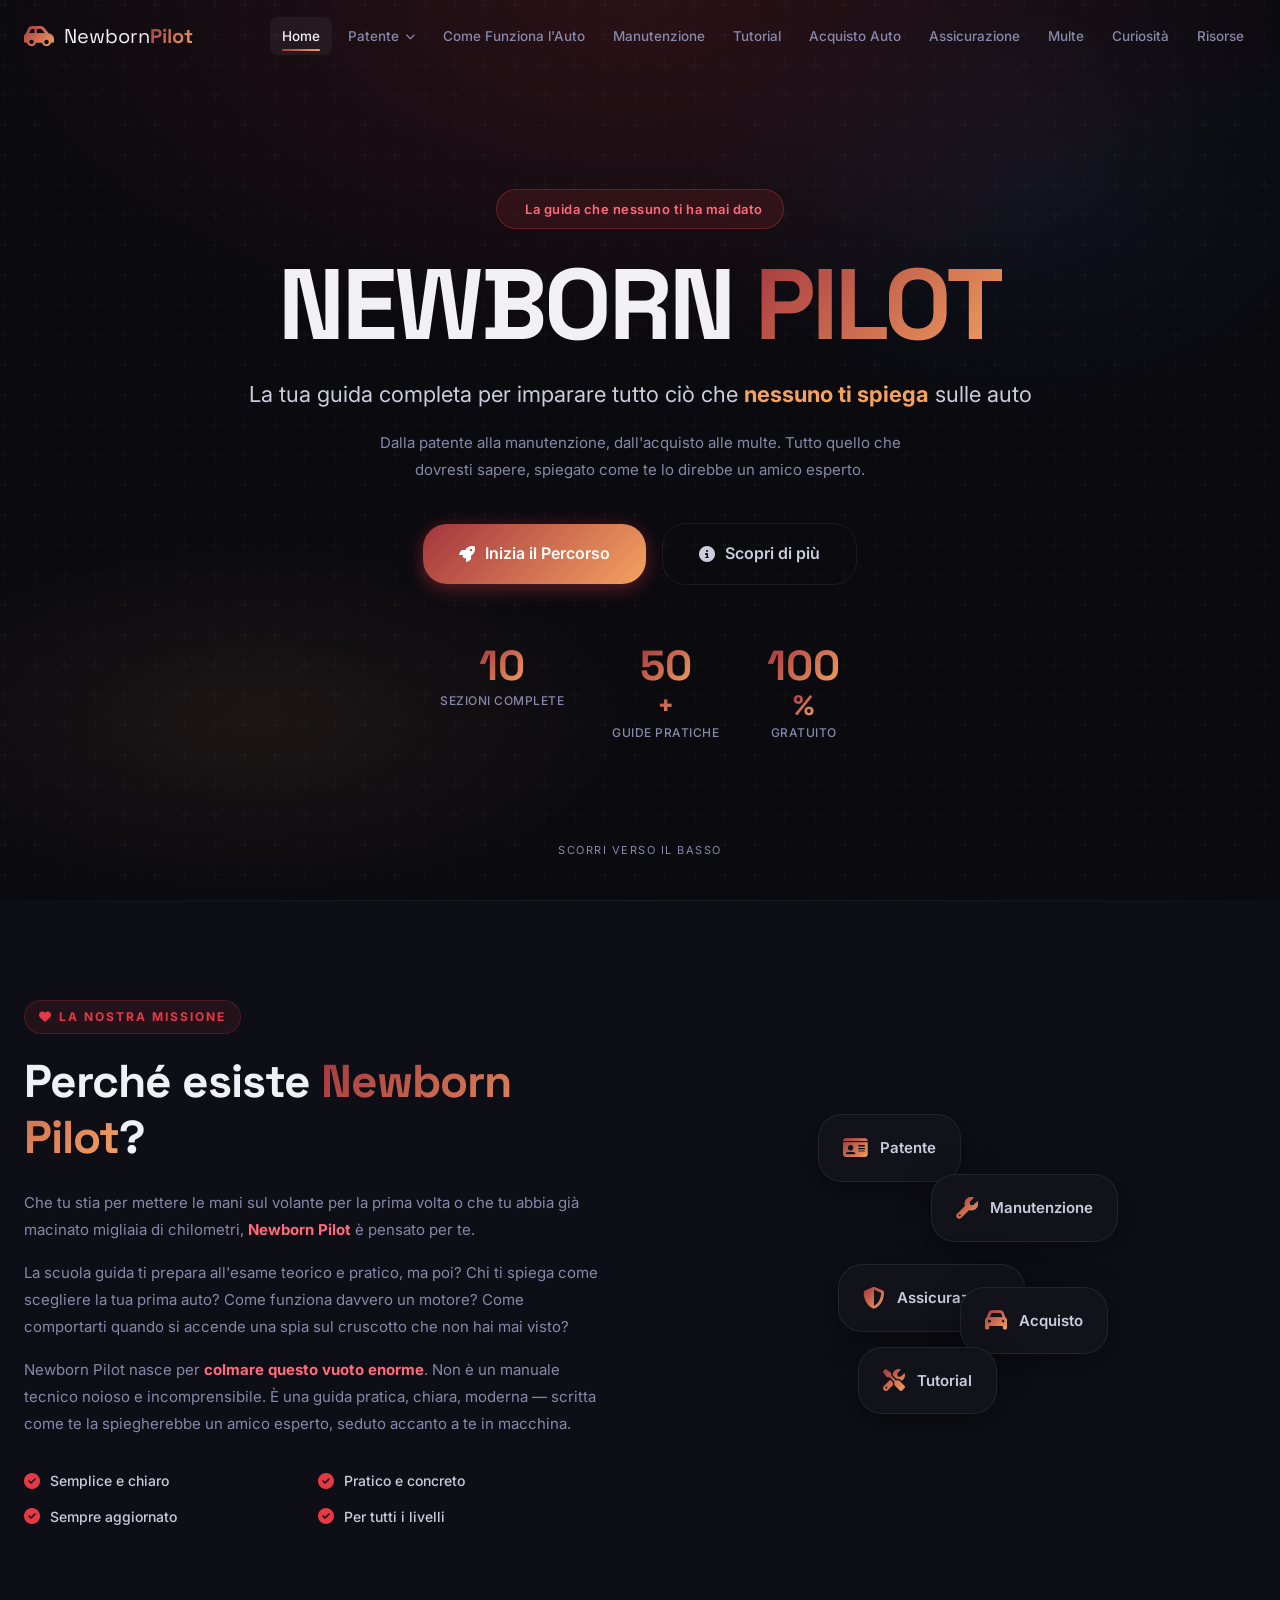
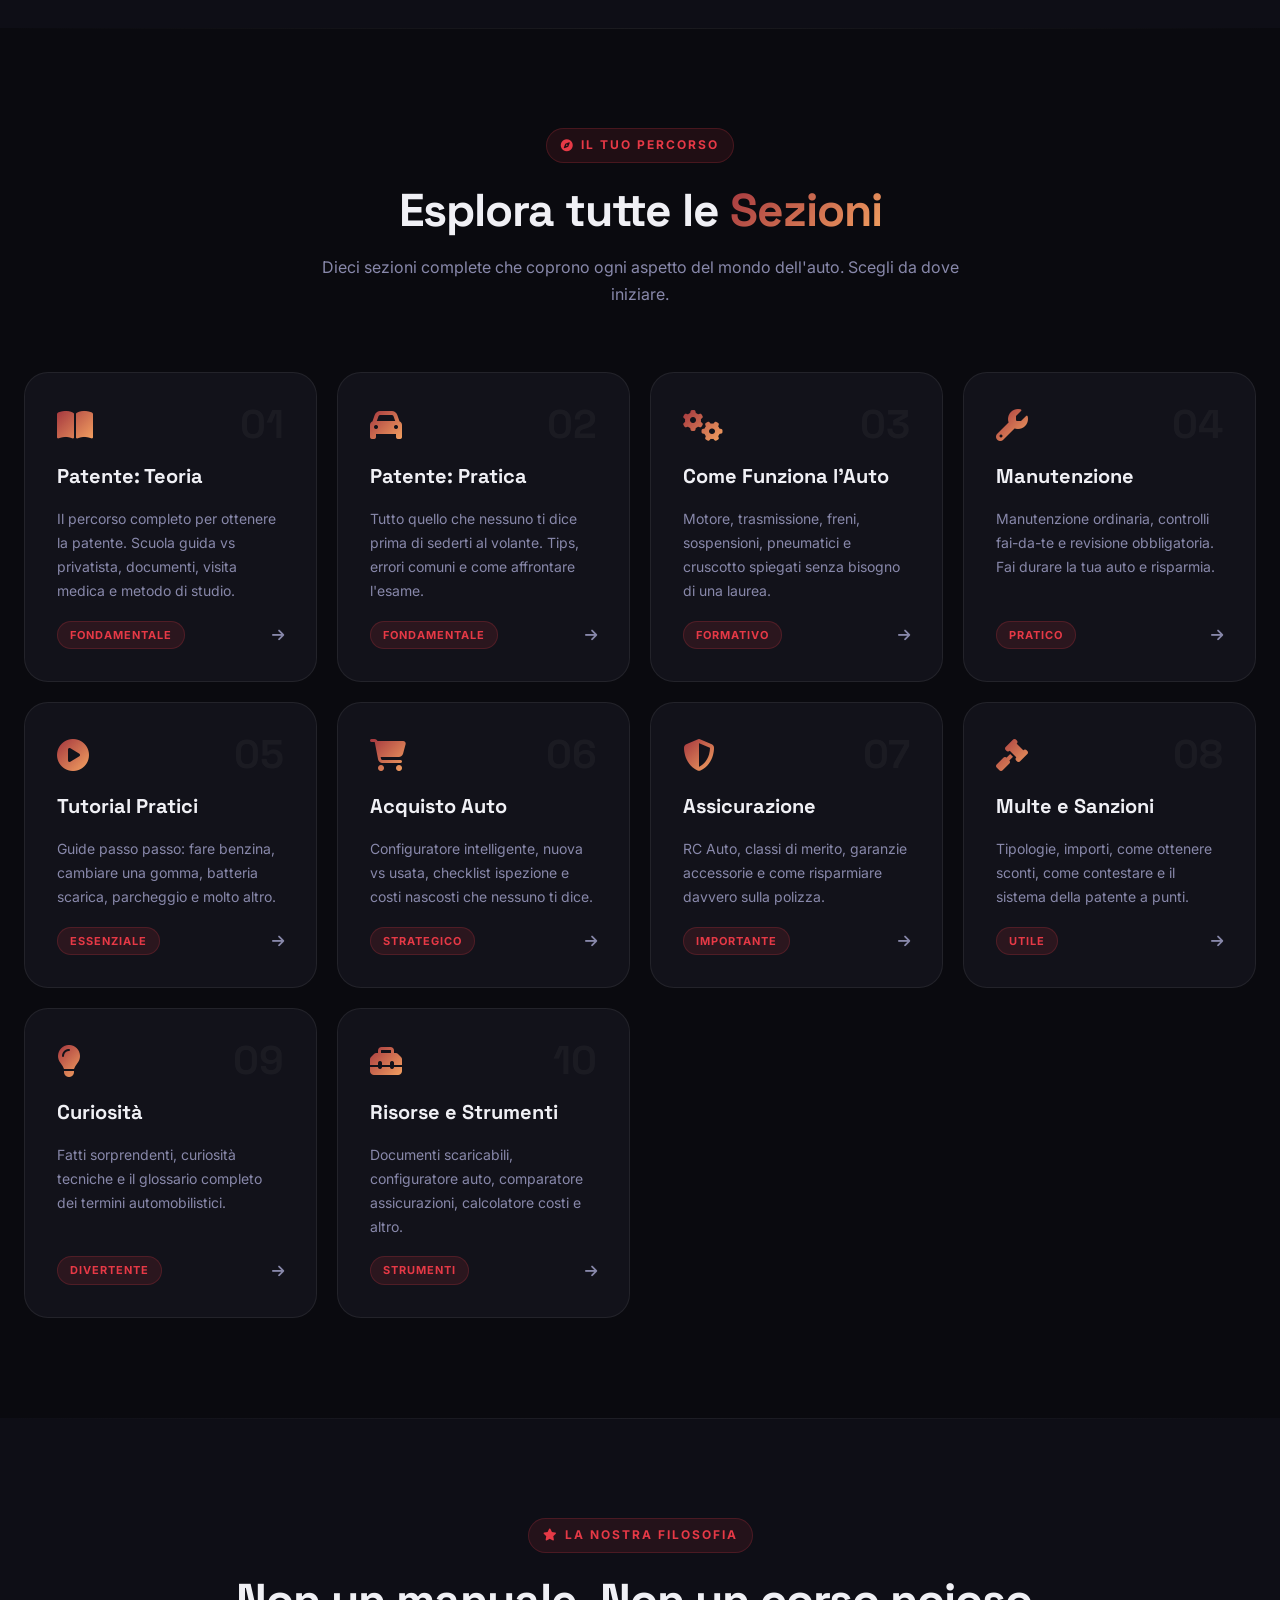
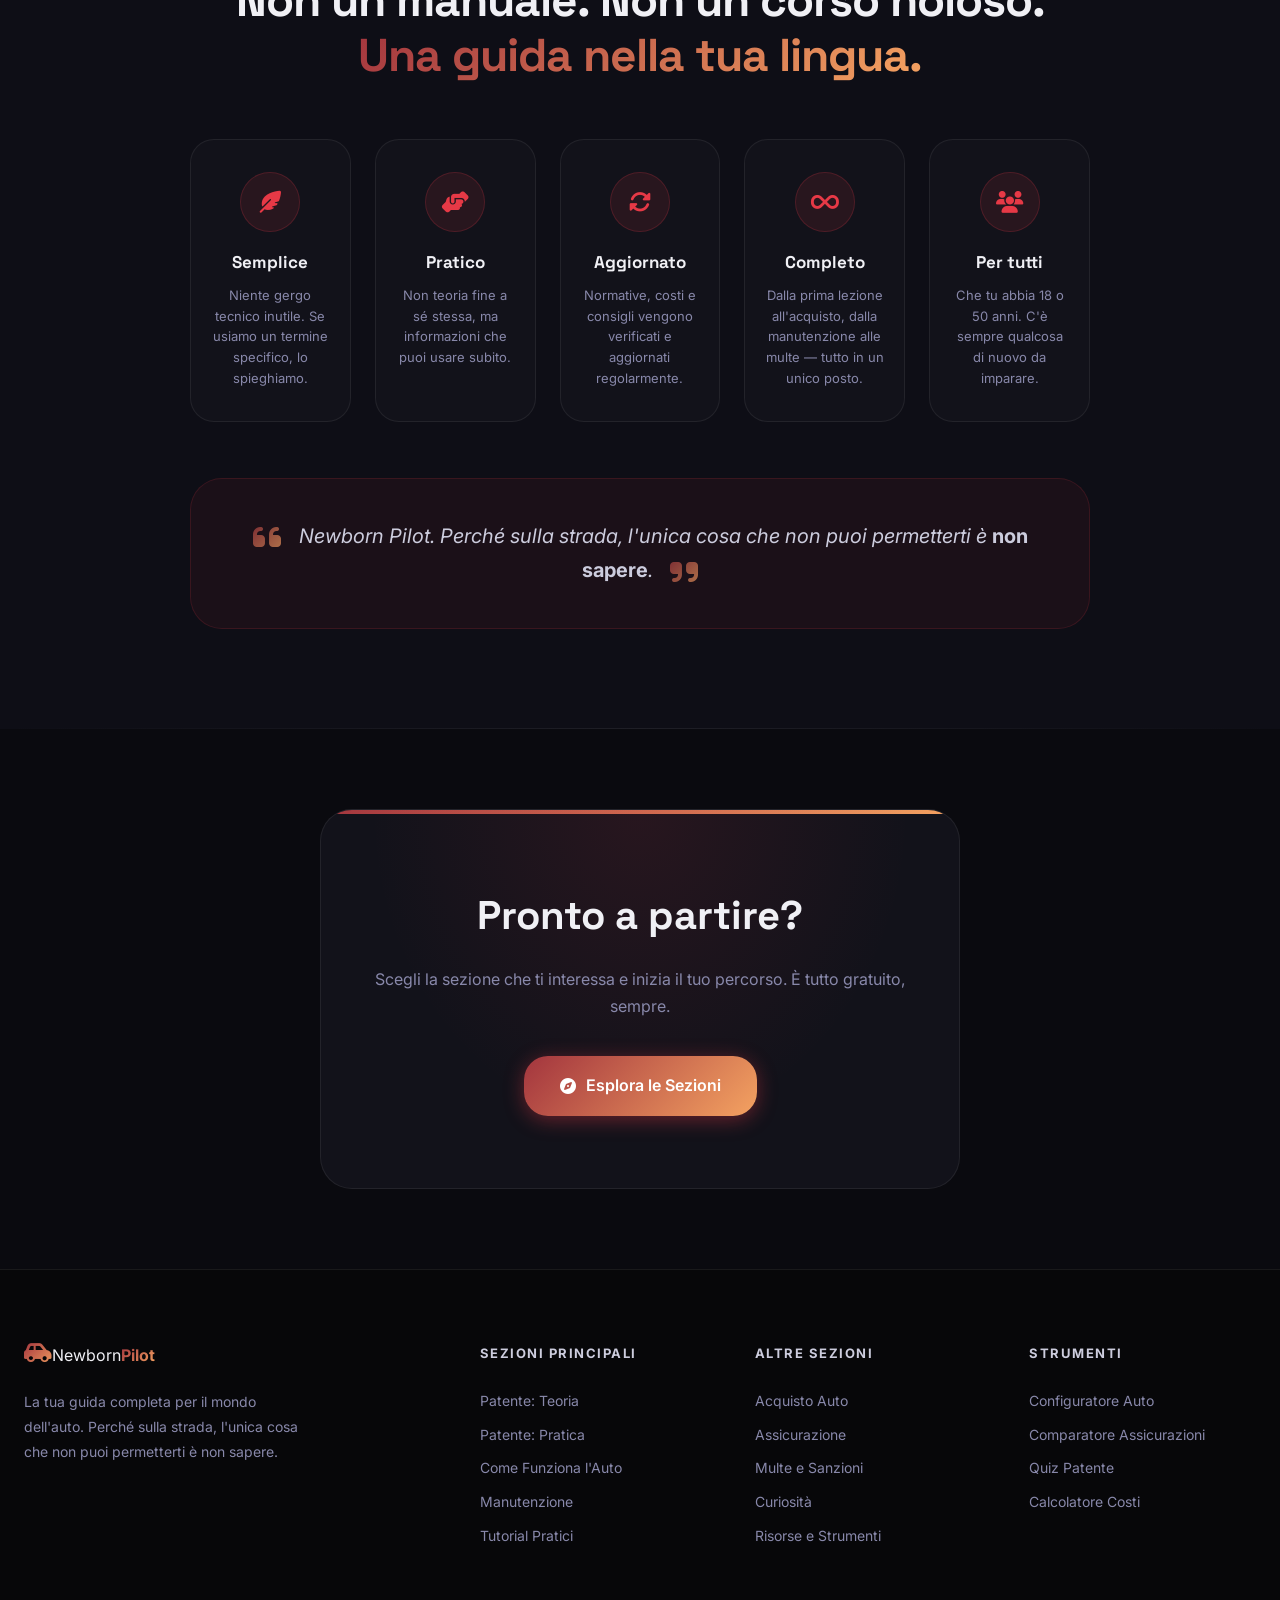
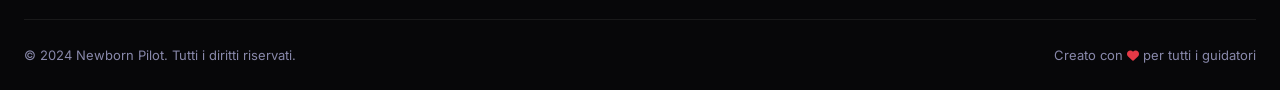
==== index.html @ 16c621de "NewBorn Pilot" ====
<!DOCTYPE html>
<html lang="it">
<head>
    <meta charset="UTF-8">
    <meta name="viewport" content="width=device-width, initial-scale=1.0">
    <title>Newborn Pilot — La tua guida completa per il mondo dell'auto</title>
    <link rel="preconnect" href="https://fonts.googleapis.com">
    <link rel="preconnect" href="https://fonts.gstatic.com" crossorigin>
    <link href="https://fonts.googleapis.com/css2?family=Inter:wght@300;400;500;600;700;800;900&family=Space+Grotesk:wght@400;500;600;700&display=swap" rel="stylesheet">
    <link rel="stylesheet" href="https://cdnjs.cloudflare.com/ajax/libs/font-awesome/6.5.0/css/all.min.css">
    <link rel="stylesheet" href="css/style.css">
</head>
<body>
    <!-- Preloader -->
    <div id="preloader">
        <div class="loader">
            <div class="steering-wheel">
                <i class="fas fa-dharmachakra"></i>
            </div>
            <p>Newborn Pilot</p>
        </div>
    </div>

    <!-- Navigation -->
    <nav class="navbar" id="navbar">
        <div class="nav-container">
            <a href="index.html" class="nav-logo">
                <i class="fas fa-car-side"></i>
                <span>Newborn<strong>Pilot</strong></span>
            </a>
            <div class="nav-menu" id="navMenu">
                <a href="index.html" class="nav-link active">Home</a>
                <div class="nav-dropdown">
                    <a href="#" class="nav-link dropdown-toggle">Patente <i class="fas fa-chevron-down"></i></a>
                    <div class="dropdown-menu">
                        <a href="pages/patente-teoria.html"><i class="fas fa-book"></i> Teoria</a>
                        <a href="pages/patente-pratica.html"><i class="fas fa-steering-wheel"></i> Pratica</a>
                    </div>
                </div>
                <a href="pages/come-funziona-auto.html" class="nav-link">Come Funziona l'Auto</a>
                <a href="pages/manutenzione.html" class="nav-link">Manutenzione</a>
                <a href="pages/tutorial.html" class="nav-link">Tutorial</a>
                <a href="pages/acquisto.html" class="nav-link">Acquisto Auto</a>
                <a href="pages/assicurazione.html" class="nav-link">Assicurazione</a>
                <a href="pages/multe.html" class="nav-link">Multe</a>
                <a href="pages/curiosita.html" class="nav-link">Curiosità</a>
                <a href="pages/risorse.html" class="nav-link">Risorse</a>
            </div>
            <button class="nav-toggle" id="navToggle" aria-label="Toggle menu">
                <span></span>
                <span></span>
                <span></span>
            </button>
        </div>
    </nav>

    <!-- Hero Section -->
    <header class="hero">
        <div class="hero-bg">
            <div class="hero-particles" id="particles"></div>
            <div class="hero-road">
                <div class="road-line"></div>
                <div class="road-line"></div>
                <div class="road-line"></div>
            </div>
        </div>
        <div class="hero-content">
            <div class="hero-badge">
                <i class="fas fa-shield-check"></i>
                La guida che nessuno ti ha mai dato
            </div>
            <h1>NEWBORN <span class="gradient-text">PILOT</span></h1>
            <p class="hero-subtitle">La tua guida completa per imparare tutto ciò che <strong>nessuno ti spiega</strong> sulle auto</p>
            <p class="hero-description">Dalla patente alla manutenzione, dall'acquisto alle multe. Tutto quello che dovresti sapere, spiegato come te lo direbbe un amico esperto.</p>
            <div class="hero-actions">
                <a href="#sezioni" class="btn btn-primary btn-lg">
                    <i class="fas fa-rocket"></i> Inizia il Percorso
                </a>
                <a href="#intro" class="btn btn-outline btn-lg">
                    <i class="fas fa-info-circle"></i> Scopri di più
                </a>
            </div>
            <div class="hero-stats">
                <div class="stat">
                    <span class="stat-number" data-target="10">0</span>
                    <span class="stat-label">Sezioni Complete</span>
                </div>
                <div class="stat">
                    <span class="stat-number" data-target="50">0</span><span class="stat-plus">+</span>
                    <span class="stat-label">Guide Pratiche</span>
                </div>
                <div class="stat">
                    <span class="stat-number" data-target="100">0</span><span class="stat-plus">%</span>
                    <span class="stat-label">Gratuito</span>
                </div>
            </div>
        </div>
        <div class="scroll-indicator">
            <div class="mouse">
                <div class="wheel"></div>
            </div>
            <p>Scorri verso il basso</p>
        </div>
    </header>

    <!-- Introduction Section -->
    <section class="section intro-section" id="intro">
        <div class="container">
            <div class="intro-grid">
                <div class="intro-content">
                    <span class="section-tag"><i class="fas fa-heart"></i> La nostra missione</span>
                    <h2>Perché esiste <span class="gradient-text">Newborn Pilot</span>?</h2>
                    <p class="intro-lead">Che tu stia per mettere le mani sul volante per la prima volta o che tu abbia già macinato migliaia di chilometri, <strong>Newborn Pilot</strong> è pensato per te.</p>
                    <p>La scuola guida ti prepara all'esame teorico e pratico, ma poi? Chi ti spiega come scegliere la tua prima auto? Come funziona davvero un motore? Come comportarti quando si accende una spia sul cruscotto che non hai mai visto?</p>
                    <p>Newborn Pilot nasce per <strong>colmare questo vuoto enorme</strong>. Non è un manuale tecnico noioso e incomprensibile. È una guida pratica, chiara, moderna — scritta come te la spiegherebbe un amico esperto, seduto accanto a te in macchina.</p>
                    <div class="intro-features">
                        <div class="intro-feature">
                            <i class="fas fa-check-circle"></i>
                            <span>Semplice e chiaro</span>
                        </div>
                        <div class="intro-feature">
                            <i class="fas fa-check-circle"></i>
                            <span>Pratico e concreto</span>
                        </div>
                        <div class="intro-feature">
                            <i class="fas fa-check-circle"></i>
                            <span>Sempre aggiornato</span>
                        </div>
                        <div class="intro-feature">
                            <i class="fas fa-check-circle"></i>
                            <span>Per tutti i livelli</span>
                        </div>
                    </div>
                </div>
                <div class="intro-visual">
                    <div class="intro-card-stack">
                        <div class="floating-card card-1">
                            <i class="fas fa-id-card"></i>
                            <span>Patente</span>
                        </div>
                        <div class="floating-card card-2">
                            <i class="fas fa-wrench"></i>
                            <span>Manutenzione</span>
                        </div>
                        <div class="floating-card card-3">
                            <i class="fas fa-shield-alt"></i>
                            <span>Assicurazione</span>
                        </div>
                        <div class="floating-card card-4">
                            <i class="fas fa-car"></i>
                            <span>Acquisto</span>
                        </div>
                        <div class="floating-card card-5">
                            <i class="fas fa-tools"></i>
                            <span>Tutorial</span>
                        </div>
                    </div>
                </div>
            </div>
        </div>
    </section>

    <!-- Sections Overview -->
    <section class="section sections-overview" id="sezioni">
        <div class="container">
            <div class="section-header">
                <span class="section-tag"><i class="fas fa-compass"></i> Il tuo percorso</span>
                <h2>Esplora tutte le <span class="gradient-text">Sezioni</span></h2>
                <p>Dieci sezioni complete che coprono ogni aspetto del mondo dell'auto. Scegli da dove iniziare.</p>
            </div>
            <div class="sections-grid">
                <!-- Section 1 -->
                <a href="pages/patente-teoria.html" class="section-card" data-aos="fade-up">
                    <div class="section-card-icon">
                        <i class="fas fa-book-open"></i>
                        <span class="section-number">01</span>
                    </div>
                    <h3>Patente: Teoria</h3>
                    <p>Il percorso completo per ottenere la patente. Scuola guida vs privatista, documenti, visita medica e metodo di studio.</p>
                    <div class="section-card-footer">
                        <span class="tag">Fondamentale</span>
                        <i class="fas fa-arrow-right"></i>
                    </div>
                </a>

                <!-- Section 2 -->
                <a href="pages/patente-pratica.html" class="section-card" data-aos="fade-up" data-aos-delay="100">
                    <div class="section-card-icon">
                        <i class="fas fa-car"></i>
                        <span class="section-number">02</span>
                    </div>
                    <h3>Patente: Pratica</h3>
                    <p>Tutto quello che nessuno ti dice prima di sederti al volante. Tips, errori comuni e come affrontare l'esame.</p>
                    <div class="section-card-footer">
                        <span class="tag">Fondamentale</span>
                        <i class="fas fa-arrow-right"></i>
                    </div>
                </a>

                <!-- Section 3 -->
                <a href="pages/come-funziona-auto.html" class="section-card" data-aos="fade-up" data-aos-delay="200">
                    <div class="section-card-icon">
                        <i class="fas fa-cogs"></i>
                        <span class="section-number">03</span>
                    </div>
                    <h3>Come Funziona l'Auto</h3>
                    <p>Motore, trasmissione, freni, sospensioni, pneumatici e cruscotto spiegati senza bisogno di una laurea.</p>
                    <div class="section-card-footer">
                        <span class="tag">Formativo</span>
                        <i class="fas fa-arrow-right"></i>
                    </div>
                </a>

                <!-- Section 4 -->
                <a href="pages/manutenzione.html" class="section-card" data-aos="fade-up" data-aos-delay="300">
                    <div class="section-card-icon">
                        <i class="fas fa-wrench"></i>
                        <span class="section-number">04</span>
                    </div>
                    <h3>Manutenzione</h3>
                    <p>Manutenzione ordinaria, controlli fai-da-te e revisione obbligatoria. Fai durare la tua auto e risparmia.</p>
                    <div class="section-card-footer">
                        <span class="tag">Pratico</span>
                        <i class="fas fa-arrow-right"></i>
                    </div>
                </a>

                <!-- Section 5 -->
                <a href="pages/tutorial.html" class="section-card" data-aos="fade-up" data-aos-delay="400">
                    <div class="section-card-icon">
                        <i class="fas fa-play-circle"></i>
                        <span class="section-number">05</span>
                    </div>
                    <h3>Tutorial Pratici</h3>
                    <p>Guide passo passo: fare benzina, cambiare una gomma, batteria scarica, parcheggio e molto altro.</p>
                    <div class="section-card-footer">
                        <span class="tag">Essenziale</span>
                        <i class="fas fa-arrow-right"></i>
                    </div>
                </a>

                <!-- Section 6 -->
                <a href="pages/acquisto.html" class="section-card" data-aos="fade-up" data-aos-delay="500">
                    <div class="section-card-icon">
                        <i class="fas fa-shopping-cart"></i>
                        <span class="section-number">06</span>
                    </div>
                    <h3>Acquisto Auto</h3>
                    <p>Configuratore intelligente, nuova vs usata, checklist ispezione e costi nascosti che nessuno ti dice.</p>
                    <div class="section-card-footer">
                        <span class="tag">Strategico</span>
                        <i class="fas fa-arrow-right"></i>
                    </div>
                </a>

                <!-- Section 7 -->
                <a href="pages/assicurazione.html" class="section-card" data-aos="fade-up" data-aos-delay="600">
                    <div class="section-card-icon">
                        <i class="fas fa-shield-alt"></i>
                        <span class="section-number">07</span>
                    </div>
                    <h3>Assicurazione</h3>
                    <p>RC Auto, classi di merito, garanzie accessorie e come risparmiare davvero sulla polizza.</p>
                    <div class="section-card-footer">
                        <span class="tag">Importante</span>
                        <i class="fas fa-arrow-right"></i>
                    </div>
                </a>

                <!-- Section 8 -->
                <a href="pages/multe.html" class="section-card" data-aos="fade-up" data-aos-delay="700">
                    <div class="section-card-icon">
                        <i class="fas fa-gavel"></i>
                        <span class="section-number">08</span>
                    </div>
                    <h3>Multe e Sanzioni</h3>
                    <p>Tipologie, importi, come ottenere sconti, come contestare e il sistema della patente a punti.</p>
                    <div class="section-card-footer">
                        <span class="tag">Utile</span>
                        <i class="fas fa-arrow-right"></i>
                    </div>
                </a>

                <!-- Section 9 -->
                <a hred="pages/curiosita.html" class="section-card" data-aos="fade-up" data-aos-delay="800">
                    <div class="section-card-icon">
                        <i class="fas fa-lightbulb"></i>
                        <span class="section-number">09</span>
                    </div>
                    <h3>Curiosità</h3>
                    <p>Fatti sorprendenti, curiosità tecniche e il glossario completo dei termini automobilistici.</p>
                    <div class="section-card-footer">
                        <span class="tag">Divertente</span>
                        <i class="fas fa-arrow-right"></i>
                    </div>
                </a>

                <!-- Section 10 -->
                <a hred="pages/risorse.html" class="section-card" data-aos="fade-up" data-aos-delay="900">
                    <div class="section-card-icon">
                        <i class="fas fa-toolbox"></i>
                        <span class="section-number">10</span>
                    </div>
                    <h3>Risorse e Strumenti</h3>
                    <p>Documenti scaricabili, configuratore auto, comparatore assicurazioni, calcolatore costi e altro.</p>
                    <div class="section-card-footer">
                        <span class="tag">Strumenti</span>
                        <i class="fas fa-arrow-right"></i>
                    </div>
                </a>
            </div>
        </div>
    </section>

    <!-- Philosophy Section -->
    <section class="section philosophy-section">
        <div class="container">
            <div class="philosophy-content">
                <span class="section-tag"><i class="fas fa-star"></i> La nostra filosofia</span>
                <h2>Non un manuale. Non un corso noioso.<br><span class="gradient-text">Una guida nella tua lingua.</span></h2>
                <div class="philosophy-grid">
                    <div class="philosophy-item">
                        <div class="philosophy-icon"><i class="fas fa-feather-alt"></i></div>
                        <h4>Semplice</h4>
                        <p>Niente gergo tecnico inutile. Se usiamo un termine specifico, lo spieghiamo.</p>
                    </div>
                    <div class="philosophy-item">
                        <div class="philosophy-icon"><i class="fas fa-hands-helping"></i></div>
                        <h4>Pratico</h4>
                        <p>Non teoria fine a sé stessa, ma informazioni che puoi usare subito.</p>
                    </div>
                    <div class="philosophy-item">
                        <div class="philosophy-icon"><i class="fas fa-sync-alt"></i></div>
                        <h4>Aggiornato</h4>
                        <p>Normative, costi e consigli vengono verificati e aggiornati regolarmente.</p>
                    </div>
                    <div class="philosophy-item">
                        <div class="philosophy-icon"><i class="fas fa-infinity"></i></div>
                        <h4>Completo</h4>
                        <p>Dalla prima lezione all'acquisto, dalla manutenzione alle multe — tutto in un unico posto.</p>
                    </div>
                    <div class="philosophy-item">
                        <div class="philosophy-icon"><i class="fas fa-users"></i></div>
                        <h4>Per tutti</h4>
                        <p>Che tu abbia 18 o 50 anni. C'è sempre qualcosa di nuovo da imparare.</p>
                    </div>
                </div>
                <div class="philosophy-quote">
                    <blockquote>
                        <i class="fas fa-quote-left"></i>
                        Newborn Pilot. Perché sulla strada, l'unica cosa che non puoi permetterti è <strong>non sapere</strong>.
                        <i class="fas fa-quote-right"></i>
                    </blockquote>
                </div>
            </div>
        </div>
    </section>

    <!-- CTA Section -->
    <section class="section cta-section">
        <div class="container">
            <div class="cta-content">
                <h2>Pronto a partire?</h2>
                <p>Scegli la sezione che ti interessa e inizia il tuo percorso. È tutto gratuito, sempre.</p>
                <a href="#sezioni" class="btn btn-primary btn-lg">
                    <i class="fas fa-compass"></i> Esplora le Sezioni
                </a>
            </div>
        </div>
    </section>

    <!-- Footer -->
    <footer class="footer">
        <div class="container">
            <div class="footer-grid">
                <div class="footer-brand">
                    <a href="index.html" class="footer-logo">
                        <i class="fas fa-car-side"></i>
                        <span>Newborn<strong>Pilot</strong></span>
                    </a>
                    <p>La tua guida completa per il mondo dell'auto. Perché sulla strada, l'unica cosa che non puoi permetterti è non sapere.</p>
                </div>
                <div class="footer-links">
                    <h4>Sezioni Principali</h4>
                    <a hred="pages/patente-teoria.html">Patente: Teoria</a>
                    <a hred="pages/patente-pratica.html">Patente: Pratica</a>
                    <a hred="pages/come-funziona-auto.html">Come Funziona l'Auto</a>
                    <a hred="pages/manutenzione.html">Manutenzione</a>
                    <a hred="pages/tutorial.html">Tutorial Pratici</a>
                <a> </a>



                </div>
                <div class="footer-links">
                    <h4>Altre Sezioni</h4>
                    <a hred="pages/acquisto.html">Acquisto Auto</a>
                    <a hred="pages/assicurazione.html">Assicurazione</a>
                    <a hred="pages/multe.html">Multe e Sanzioni</a>
                    <a hred="pages/curiosita.html">Curiosità</a>
                    <a hred="pages/risorse.html">Risorse e Strumenti</a>
                </div>
                <div class="footer-links">
                    <h4>Strumenti</h4>
                    <a hred="pages/risorse.html#configuratore">Configuratore Auto</a>
                    <a hred="pages/risorse.html#comparatore">Comparatore Assicurazioni</a>
                    <a hred="pages/risorse.html#quiz">Quiz Patente</a>
                    <a hred="pages/risorse.html#calcolatore">Calcolatore Costi</a>
                </div>
            </div>
            <div class="footer-bottom">
                <p>&copy; 2024 Newborn Pilot. Tutti i diritti riservati.</p>
                <p>Creato con <i class="fas fa-heart" style="color: var(--primary)"></i> per tutti i guidatori</p>
            </div>
        </div>
    </footer>

    <!-- Back to Top -->
    <button class="back-to-top" id="backToTop" aria-label="Torna in cima">
        <i class="fas fa-chevron-up"></i>
    </button>

    <script src="script.js"></script>
</body>
</html>
---- css/style.css ----
/* ============================================
   CSS/STYLE.CSS — NEWBORN PILOT (Versione Semplificata)
   ============================================ */

/* ─── VARIABILI & RESET ─────────────────────── */
:root {
  --primary: #e63946; --primary-dark: #c1121f; --primary-light: #ff6b7a;
  --secondary: #1d3557; --accent: #f4a261; --accent-light: #f9c784;
  --bg: #0a0a0f; --bg-card: #12121a; --bg-card-hover: #1a1a26; --bg-section: #0e0e16;
  --text: #f0f0f5; --text-muted: #8888aa; --text-light: #ccccdd;
  --border: rgba(255,255,255,0.07); --border-hover: rgba(230,57,70,0.4);
  --gradient: linear-gradient(135deg, #a3353e, #f4a261);
  --gradient-glow: linear-gradient(135deg, rgba(230,57,70,0.2), rgba(244,162,97,0.2));
  --shadow-sm: 0 2px 8px rgba(0,0,0,0.3); --shadow-md: 0 8px 32px rgba(0,0,0,0.4);
  --shadow-lg: 0 20px 60px rgba(0,0,0,0.5); --shadow-glow: 0 0 40px rgba(230,57,70,0.25);
  --radius: 16px; --radius-sm: 8px; --radius-lg: 24px; --radius-xl: 32px;
  --nav-h: 72px;
  --transition: 0.3s cubic-bezier(0.4, 0, 0.2, 1);
  --transition-bounce: 0.5s cubic-bezier(0.34, 1.56, 0.64, 1);
  --font-main: 'Inter', sans-serif; --font-display: 'Space Grotesk', sans-serif;
}

*, *::before, *::after { margin: 0; padding: 0; box-sizing: border-box; }

html { scroll-behavior: smooth; font-size: 16px; }

body {
  font-family: var(--font-main);
  background: var(--bg);
  color: var(--text);
  line-height: 1.7;
  overflow-x: hidden;
  -webkit-font-smoothing: antialiased;
}

a { text-decoration: none; color: inherit; transition: var(--transition); }
img { max-width: 100%; display: block; }

/* ─── ELEMENTI GLOBALI & UTILITY ──────────────── */
::-webkit-scrollbar { width: 6px; }
::-webkit-scrollbar-track { background: var(--bg); }
::-webkit-scrollbar-thumb { background: var(--gradient); border-radius: 99px; }
::selection { background: rgba(230,57,70,0.35); color: #fff; }

.gradient-text, .steering-wheel, .loader p, .nav-logo i, .nav-logo strong, .stat-number, .stat-plus, .floating-card i, .section-card-icon > i, .philosophy-quote blockquote i, .footer-logo i, .footer-logo strong {
  background: var(--gradient);
  -webkit-background-clip: text;
  background-clip: text;
  -webkit-text-fill-color: transparent;
}
.section-header h2, .intro-content h2, .philosophy-content h2 {
  font-family: var(--font-display);
  font-size: clamp(30px, 5vw, 46px);
  font-weight: 700;
  line-height: 1.2;
  letter-spacing: -1px;
}
.intro-section::before, .sections-overview::before, .philosophy-section::before {
  content: ''; position: absolute; top: 0; left: 0; right: 0;
  height: 1px;
  background: linear-gradient(90deg, transparent, var(--border), transparent);
}

/* ─── PRELOADER ──────────────────────────────── */
#preloader {
  position: fixed; inset: 0; z-index: 9999;
  background: var(--bg);
  display: flex; align-items: center; justify-content: center;
  transition: opacity 0.6s ease, visibility 0.6s ease;
}
#preloader.hidden { opacity: 0; visibility: hidden; pointer-events: none; }
.loader { display: flex; flex-direction: column; align-items: center; gap: 20px; }
.steering-wheel { font-size: 56px; animation: spin 1.5s linear infinite; }
.loader p { font-family: var(--font-display); font-size: 22px; font-weight: 700; letter-spacing: 3px; animation: pulse-text 1.5s ease-in-out infinite; }
@keyframes spin { to { transform: rotate(360deg); } }
@keyframes pulse-text { 50% { opacity: 0.5; } }

/* ─── NAVBAR ─────────────────────────────────── */
.navbar {
  position: fixed; top: 0; left: 0; right: 0;
  height: var(--nav-h);
  z-index: 1000;
  transition: background var(--transition), backdrop-filter var(--transition), box-shadow var(--transition);
}
.navbar.scrolled {
  background: rgba(10, 10, 15, 0.92);
  backdrop-filter: blur(20px); -webkit-backdrop-filter: blur(20px);
  box-shadow: 0 1px 0 var(--border), var(--shadow-sm);
}
.nav-container { max-width: 1400px; margin: 0 auto; padding: 0 24px; height: 100%; display: flex; align-items: center; justify-content: space-between; }
.nav-logo { display: flex; align-items: center; gap: 10px; font-family: var(--font-display); font-size: 20px; }
.nav-logo i { font-size: 24px; }
.nav-menu { display: flex; align-items: center; gap: 4px; }
.nav-link { padding: 8px 12px; border-radius: var(--radius-sm); font-size: 13.5px; font-weight: 500; color: var(--text-muted); position: relative; }
.nav-link::after { content: ''; position: absolute; bottom: 4px; left: 12px; right: 12px; height: 2px; background: var(--gradient); border-radius: 99px; transform: scaleX(0); transition: transform var(--transition); transform-origin: left; }
.nav-link:hover, .nav-link.active { color: var(--text); background: rgba(255,255,255,0.05); }
.nav-link:hover::after, .nav-link.active::after { transform: scaleX(1); }
.nav-dropdown { position: relative; }
.dropdown-toggle { display: flex; align-items: center; gap: 6px; cursor: pointer; }
.dropdown-toggle .fa-chevron-down { font-size: 10px; transition: transform var(--transition); }
.nav-dropdown:hover .fa-chevron-down { transform: rotate(180deg); }
.dropdown-menu { position: absolute; top: calc(100% + 8px); left: 50%; transform: translateX(-50%) translateY(-8px); background: var(--bg-card); border: 1px solid var(--border); border-radius: var(--radius); padding: 8px; min-width: 180px; opacity: 0; visibility: hidden; transition: all var(--transition); box-shadow: var(--shadow-md); }
.nav-dropdown:hover .dropdown-menu { opacity: 1; visibility: visible; transform: translateX(-50%) translateY(0); }
.dropdown-menu a { display: flex; align-items: center; gap: 10px; padding: 10px 14px; border-radius: var(--radius-sm); font-size: 14px; color: var(--text-muted); }
.dropdown-menu a:hover { background: rgba(230,57,70,0.1); color: var(--primary-light); }
.dropdown-menu a i { width: 16px; font-size: 13px; color: var(--primary); }
.nav-toggle { display: none; flex-direction: column; justify-content: center; gap: 5px; width: 38px; height: 38px; background: rgba(255,255,255,0.05); border: 1px solid var(--border); border-radius: var(--radius-sm); cursor: pointer; padding: 8px; transition: var(--transition); }
.nav-toggle span { display: block; height: 2px; background: var(--text); border-radius: 99px; transition: all var(--transition); }
.nav-toggle.active span:nth-child(1) { transform: translateY(7px) rotate(45deg); }
.nav-toggle.active span:nth-child(2) { opacity: 0; transform: scaleX(0); }
.nav-toggle.active span:nth-child(3) { transform: translateY(-7px) rotate(-45deg); }

/* ─── HERO ───────────────────────────────────── */
.hero { position: relative; min-height: 100vh; display: flex; flex-direction: column; align-items: center; justify-content: center; padding: calc(var(--nav-h) + 60px) 24px 100px; text-align: center; overflow: hidden; }
.hero-bg { position: absolute; inset: 0; }
.hero-bg::before { content: ''; position: absolute; inset: 0; background: radial-gradient(ellipse 80% 60% at 50% 0%, rgba(230,57,70,0.15) 0%, transparent 65%), radial-gradient(ellipse 60% 40% at 20% 80%, rgba(244,162,97,0.08) 0%, transparent 50%), radial-gradient(ellipse 50% 50% at 80% 20%, rgba(29,53,87,0.2) 0%, transparent 50%); }
.hero-bg::after { content: ''; position: absolute; inset: 0; background: url("data:image/svg+xml,%3Csvg width='60' height='60' viewBox='0 0 60 60' xmlns='http://www.w3.org/2000/svg'%3E%3Cg fill='none' fill-rule='evenodd'%3E%3Cg fill='%23ffffff' fill-opacity='0.02'%3E%3Cpath d='M36 34v-4h-2v4h-4v2h4v4h2v-4h4v-2h-4zm0-30V0h-2v4h-4v2h4v4h2V6h4V4h-4zM6 34v-4H4v4H0v2h4v4h2v-4h4v-2H6zM6 4V0H4v4H0v2h4v4h2V6h4V4H6z'/%3E%3C/g%3E%3C/g%3E%3C/svg%3E"); }
.hero-content { position: relative; z-index: 2; max-width: 800px; width: 100%; }
.hero-badge { display: inline-flex; align-items: center; gap: 8px; background: rgba(230,57,70,0.12); border: 1px solid rgba(230,57,70,0.3); color: var(--primary-light); padding: 8px 20px; border-radius: 99px; font-size: 13px; font-weight: 600; letter-spacing: 0.5px; margin-bottom: 28px; animation: badge-glow 3s ease-in-out infinite; }
@keyframes badge-glow { 50% { box-shadow: 0 0 30px rgba(230,57,70,0.4); } }
.hero h1 { font-family: var(--font-display); font-size: clamp(52px, 10vw, 100px); font-weight: 800; line-height: 0.95; letter-spacing: -3px; margin-bottom: 24px; text-transform: uppercase; }
.hero-subtitle { font-size: clamp(18px, 3vw, 22px); color: var(--text-light); margin-bottom: 16px; }
.hero-subtitle strong { color: var(--accent); }
.hero-description { font-size: 15px; color: var(--text-muted); max-width: 560px; margin: 0 auto 40px; line-height: 1.8; }
.hero-actions { display: flex; align-items: center; justify-content: center; gap: 16px; flex-wrap: wrap; margin-bottom: 60px; }
.hero-stats { display: flex; justify-content: center; gap: 48px; flex-wrap: wrap; }
.stat { display: flex; flex-direction: column; align-items: center; gap: 4px; }
.stat-number, .stat-plus { font-family: var(--font-display); font-weight: 800; line-height: 1; }
.stat-number { font-size: 42px; }
.stat-plus { font-size: 28px; }
.stat-label { font-size: 12px; color: var(--text-muted); font-weight: 500; letter-spacing: 0.5px; text-transform: uppercase; }
.scroll-indicator { position: absolute; bottom: 40px; left: 50%; transform: translateX(-50%); display: flex; flex-direction: column; align-items: center; gap: 10px; z-index: 2; animation: bounce 2s ease-in-out infinite; }
.scroll-indicator p { font-size: 11px; color: var(--text-muted); letter-spacing: 1.5px; text-transform: uppercase; }
@keyframes bounce { 50% { transform: translateX(-50%) translateY(-8px); } }

/* ─── BOTTONI ────────────────────────────────── */
.btn { display: inline-flex; align-items: center; gap: 10px; padding: 13px 28px; border-radius: var(--radius); font-size: 15px; font-weight: 600; cursor: pointer; border: none; transition: all var(--transition); position: relative; overflow: hidden; }
.btn::before { content: ''; position: absolute; inset: 0; background: rgba(255,255,255,0.1); opacity: 0; transition: opacity var(--transition); }
.btn:hover::before { opacity: 1; }
.btn-primary { background: var(--gradient); color: #fff; box-shadow: 0 4px 20px rgba(230,57,70,0.4); }
.btn-primary:hover { transform: translateY(-2px); box-shadow: 0 8px 30px rgba(230,57,70,0.5); }
.btn-outline { background: transparent; color: var(--text-light); border: 1px solid var(--border); }
.btn-outline:hover { border-color: var(--border-hover); color: var(--text); background: rgba(255,255,255,0.04); transform: translateY(-2px); }
.btn-lg { padding: 16px 36px; font-size: 16px; border-radius: var(--radius-lg); }

/* ─── SEZIONI ────────────────────────────────── */
.section { padding: 100px 0; position: relative; }
.container { max-width: 1280px; margin: 0 auto; padding: 0 24px; }
.section-header { text-align: center; max-width: 640px; margin: 0 auto 64px; }
.section-header p { color: var(--text-muted); font-size: 16px; margin-top: 16px; }
.section-tag { display: inline-flex; align-items: center; gap: 6px; font-size: 12px; font-weight: 700; letter-spacing: 2px; text-transform: uppercase; color: var(--primary); background: rgba(230,57,70,0.1); border: 1px solid rgba(230,57,70,0.2); padding: 6px 14px; border-radius: 99px; margin-bottom: 20px; }

/* ─── SEZIONE INTRO ──────────────────────────── */
.intro-section { background: var(--bg-section); overflow: hidden; }
.intro-grid { display: grid; grid-template-columns: 1fr 1fr; gap: 80px; align-items: center; }
.intro-content h2 { margin: 0 0 24px; }
.intro-lead { font-size: 18px; color: var(--text-light); line-height: 1.7; margin-bottom: 16px; }
.intro-lead strong { color: var(--text); }
.intro-content > p { color: var(--text-muted); font-size: 15px; margin-bottom: 16px; line-height: 1.8; }
.intro-content > p strong { color: var(--primary-light); }
.intro-features { display: grid; grid-template-columns: 1fr 1fr; gap: 12px; margin-top: 32px; }
.intro-feature { display: flex; align-items: center; gap: 10px; font-size: 14px; font-weight: 500; color: var(--text-light); }
.intro-feature i { color: var(--primary); font-size: 16px; flex-shrink: 0; }
.intro-visual { position: relative; height: 400px; display: flex; align-items: center; justify-content: center; }
.intro-card-stack { position: relative; width: 300px; height: 300px; }
.floating-card { position: absolute; background: var(--bg-card); border: 1px solid var(--border); border-radius: var(--radius-lg); padding: 20px 24px; display: flex; align-items: center; gap: 12px; font-size: 15px; font-weight: 600; color: var(--text-light); box-shadow: var(--shadow-md); transition: transform var(--transition), box-shadow var(--transition); cursor: default; }
.floating-card:hover { transform: translateY(-4px) !important; box-shadow: var(--shadow-lg); border-color: var(--border-hover); }
.floating-card i { font-size: 22px; flex-shrink: 0; }
.card-1 { top: 0; left: 0; animation: float-card 4s ease-in-out infinite; }
.card-2 { top: 60px; right: 0; animation: float-card 4s ease-in-out infinite 0.8s; }
.card-3 { top: 150px; left: 20px; animation: float-card 4s ease-in-out infinite 1.6s; }
.card-4 { bottom: 60px; right: 10px; animation: float-card 4s ease-in-out infinite 2.4s; }
.card-5 { bottom: 0; left: 40px; animation: float-card 4s ease-in-out infinite 3.2s; }
@keyframes float-card { 50% { transform: translateY(-10px); } }

/* ─── PANORAMICA SEZIONI ─────────────────────── */
.sections-grid { display: grid; grid-template-columns: repeat(auto-fill, minmax(290px, 1fr)); gap: 20px; }
.section-card { background: var(--bg-card); border: 1px solid var(--border); border-radius: var(--radius-lg); padding: 32px; display: flex; flex-direction: column; gap: 14px; transition: all var(--transition); position: relative; overflow: hidden; }
.section-card::before { content: ''; position: absolute; top: 0; left: 0; right: 0; height: 3px; background: var(--gradient); transform: scaleX(0); transform-origin: left; transition: transform var(--transition); }
.section-card::after { content: ''; position: absolute; inset: 0; background: var(--gradient-glow); opacity: 0; transition: opacity var(--transition); border-radius: inherit; }
.section-card:hover { border-color: var(--border-hover); transform: translateY(-6px); box-shadow: var(--shadow-lg), var(--shadow-glow); background: var(--bg-card-hover); }
.section-card:hover::before { transform: scaleX(1); }
.section-card:hover::after { opacity: 1; }
.section-card-icon { display: flex; align-items: center; justify-content: space-between; }
.section-card-icon > i { font-size: 32px; transition: transform var(--transition-bounce); }
.section-card:hover .section-card-icon > i { transform: scale(1.15) rotate(-5deg); }
.section-number { font-family: var(--font-display); font-size: 40px; font-weight: 800; color: rgba(255,255,255,0.04); line-height: 1; transition: color var(--transition); }
.section-card:hover .section-number { color: rgba(230,57,70,0.12); }
.section-card h3 { font-family: var(--font-display); font-size: 20px; font-weight: 700; transition: color var(--transition); }
.section-card > p { font-size: 14px; color: var(--text-muted); line-height: 1.7; flex: 1; transition: color var(--transition); }
.section-card-footer { display: flex; align-items: center; justify-content: space-between; margin-top: 4px; }
/* Elementi interni alla card con z-index */
.section-card-icon, .section-card h3, .section-card > p, .section-card-footer { position: relative; z-index: 1; }
.section-card:hover h3 { color: #fff; }
.section-card:hover > p { color: var(--text-light); }
.tag { font-size: 11px; font-weight: 700; letter-spacing: 1px; text-transform: uppercase; color: var(--primary); background: rgba(230,57,70,0.12); padding: 4px 12px; border-radius: 99px; border: 1px solid rgba(230,57,70,0.2); }
.section-card-footer > i { font-size: 14px; color: var(--text-muted); transition: all var(--transition); }
.section-card:hover .section-card-footer > i { color: var(--primary-light); transform: translateX(6px); }

/* ─── FILOSOFIA ──────────────────────────────── */
.philosophy-section { background: var(--bg-section); overflow: hidden; position: relative; }
.philosophy-section::after { content: ''; position: absolute; bottom: 0; left: 0; right: 0; height: 1px; background: linear-gradient(90deg, transparent, var(--border), transparent); }
.philosophy-content { text-align: center; max-width: 900px; margin: 0 auto; }
.philosophy-content h2 { margin: 0 0 56px; }
.philosophy-grid { display: grid; grid-template-columns: repeat(auto-fit, minmax(160px, 1fr)); gap: 24px; margin-bottom: 56px; }
.philosophy-item { background: var(--bg-card); border: 1px solid var(--border); border-radius: var(--radius-lg); padding: 32px 20px; text-align: center; transition: all var(--transition); position: relative; overflow: hidden; }
.philosophy-item::before { content: ''; position: absolute; bottom: 0; left: 0; right: 0; height: 3px; background: var(--gradient); transform: scaleX(0); transition: transform var(--transition); transform-origin: left; }
.philosophy-item:hover { border-color: var(--border-hover); transform: translateY(-4px); background: var(--bg-card-hover); box-shadow: var(--shadow-md); }
.philosophy-item:hover::before { transform: scaleX(1); }
.philosophy-icon { width: 60px; height: 60px; border-radius: 50%; background: rgba(230,57,70,0.1); border: 1px solid rgba(230,57,70,0.2); display: flex; align-items: center; justify-content: center; margin: 0 auto 16px; font-size: 22px; color: var(--primary); transition: all var(--transition-bounce); }
.philosophy-item:hover .philosophy-icon { background: var(--gradient); color: #fff; transform: scale(1.1) rotate(10deg); border-color: transparent; }
.philosophy-item h4 { font-family: var(--font-display); font-size: 17px; font-weight: 700; margin-bottom: 8px; }
.philosophy-item p { font-size: 13px; color: var(--text-muted); line-height: 1.6; }
.philosophy-quote blockquote { background: rgba(230,57,70,0.06); border: 1px solid rgba(230,57,70,0.15); border-radius: var(--radius-xl); padding: 40px 48px; font-size: 20px; font-style: italic; color: var(--text-light); line-height: 1.7; position: relative; }
.philosophy-quote blockquote strong { font-style: normal; }
.philosophy-quote blockquote .fa-quote-left, .philosophy-quote blockquote .fa-quote-right { font-size: 32px; vertical-align: middle; opacity: 0.7; }
.philosophy-quote blockquote .fa-quote-left { margin-right: 12px; }
.philosophy-quote blockquote .fa-quote-right { margin-left: 12px; }

/* ─── CTA & FOOTER ───────────────────────────── */
.cta-section { text-align: center; padding: 80px 0; }
.cta-content { background: var(--bg-card); border: 1px solid var(--border); border-radius: var(--radius-xl); padding: 72px 48px; max-width: 640px; margin: 0 auto; position: relative; overflow: hidden; }
.cta-content::before { content: ''; position: absolute; top: 0; left: 0; right: 0; height: 4px; background: var(--gradient); }
.cta-content::after { content: ''; position: absolute; inset: 0; background: radial-gradient(ellipse at 50% 0%, rgba(230,57,70,0.1), transparent 60%); pointer-events: none; }
.cta-content h2 { font-family: var(--font-display); font-size: clamp(28px, 5vw, 40px); font-weight: 700; margin-bottom: 16px; position: relative; z-index: 1; }
.cta-content p { font-size: 16px; color: var(--text-muted); margin-bottom: 36px; position: relative; z-index: 1; }
.cta-content .btn { position: relative; z-index: 1; }
.footer { background: #070709; border-top: 1px solid var(--border); padding: 72px 0 0; }
.footer-grid { display: grid; grid-template-columns: 1.8fr 1fr 1fr 1fr; gap: 48px; padding-bottom: 56px; border-bottom: 1px solid var(--border); }
.footer-brand .footer-logo { display: inline-flex; margin-bottom: 20px; }
.footer-logo i { font-size: 22px; }
.footer-brand p { font-size: 14px; color: var(--text-muted); line-height: 1.8; max-width: 280px; }
.footer-links { display: flex; flex-direction: column; }
.footer-links h4 { font-size: 13px; font-weight: 700; text-transform: uppercase; letter-spacing: 1.5px; color: var(--text-light); margin-bottom: 20px; }
.footer-links a { font-size: 14px; color: var(--text-muted); padding: 5px 0; position: relative; }
.footer-links a::before { content: ''; position: absolute; bottom: 2px; left: 0; width: 0; height: 1px; background: var(--gradient); transition: width var(--transition); }
.footer-links a:hover { color: var(--text); padding-left: 8px; }
.footer-links a:hover::before { width: 100%; }
.footer-bottom { display: flex; align-items: center; justify-content: space-between; padding: 24px 0; font-size: 13px; color: var(--text-muted); flex-wrap: wrap; gap: 8px; }
.footer-bottom i { font-size: 12px; }

/* ─── BACK TO TOP & UTILITIES ────────────────── */
.back-to-top { position: fixed; bottom: 32px; right: 32px; width: 48px; height: 48px; border-radius: 50%; background: var(--gradient); border: none; color: #fff; font-size: 16px; cursor: pointer; display: flex; align-items: center; justify-content: center; box-shadow: 0 4px 20px rgba(230,57,70,0.4); transform: translateY(80px); opacity: 0; transition: all var(--transition); z-index: 100; }
.back-to-top.visible { transform: translateY(0); opacity: 1; }
.back-to-top:hover { transform: translateY(-4px); box-shadow: 0 8px 30px rgba(230,57,70,0.5); }
[data-aos] { opacity: 0; transform: translateY(30px); transition: opacity 0.6s ease, transform 0.6s ease; }
[data-aos].aos-animate { opacity: 1; transform: translateY(0); }
[data-aos][data-aos-delay="100"] { transition-delay: 0.1s; } [data-aos][data-aos-delay="200"] { transition-delay: 0.2s; } [data-aos][data-aos-delay="300"] { transition-delay: 0.3s; } [data-aos][data-aos-delay="400"] { transition-delay: 0.4s; } [data-aos][data-aos-delay="500"] { transition-delay: 0.5s; } [data-aos][data-aos-delay="600"] { transition-delay: 0.6s; } [data-aos][data-aos-delay="700"] { transition-delay: 0.7s; } [data-aos][data-aos-delay="800"] { transition-delay: 0.8s; } [data-aos][data-aos-delay="900"] { transition-delay: 0.9s; }

/* ─── RESPONSIVE ─────────────────────────────── */
@media (max-width: 1100px) {
  .footer-grid { grid-template-columns: 1fr 1fr; gap: 32px; }
  .footer-brand { grid-column: 1 / -1; }
  .footer-brand p { max-width: 100%; }
  .intro-grid { grid-template-columns: 1fr; gap: 48px; }
  .intro-visual { display: none; }
}

@media (max-width: 900px) {
  .nav-menu { position: fixed; top: var(--nav-h); left: 0; right: 0; bottom: 0; background: rgba(10,10,15,0.98); backdrop-filter: blur(20px); flex-direction: column; align-items: center; justify-content: center; gap: 8px; transform: translateX(100%); transition: transform 0.4s cubic-bezier(0.4, 0, 0.2, 1); overflow-y: auto; padding: 40px 24px; }
  .nav-menu.open { transform: translateX(0); }
  .nav-link { font-size: 18px; padding: 12px 24px; width: 100%; text-align: center; }
  .nav-toggle { display: flex; }
  .nav-dropdown { width: 100%; text-align: center; }
  .dropdown-menu { position: static; transform: none; opacity: 1; visibility: visible; background: rgba(255,255,255,0.03); margin-top: 8px; display: none; }
  .nav-dropdown.open .dropdown-menu { display: block; }
  .sections-grid { grid-template-columns: 1fr 1fr; }
  .philosophy-grid { grid-template-columns: repeat(3, 1fr); }
}

@media (max-width: 640px) {
  :root { --nav-h: 64px; }
  .section { padding: 64px 0; }
  .hero h1 { letter-spacing: -2px; }
  .hero-stats { gap: 28px; }
  .hero-actions { flex-direction: column; align-items: stretch; }
  .hero-actions .btn { justify-content: center; }
  .sections-grid, .footer-grid { grid-template-columns: 1fr; }
  .philosophy-grid { grid-template-columns: 1fr 1fr; }
  .philosophy-quote blockquote { padding: 28px 24px; font-size: 16px; }
  .cta-content { padding: 48px 24px; }
  .footer-bottom { flex-direction: column; text-align: center; }
  .back-to-top { bottom: 20px; right: 20px; }
}
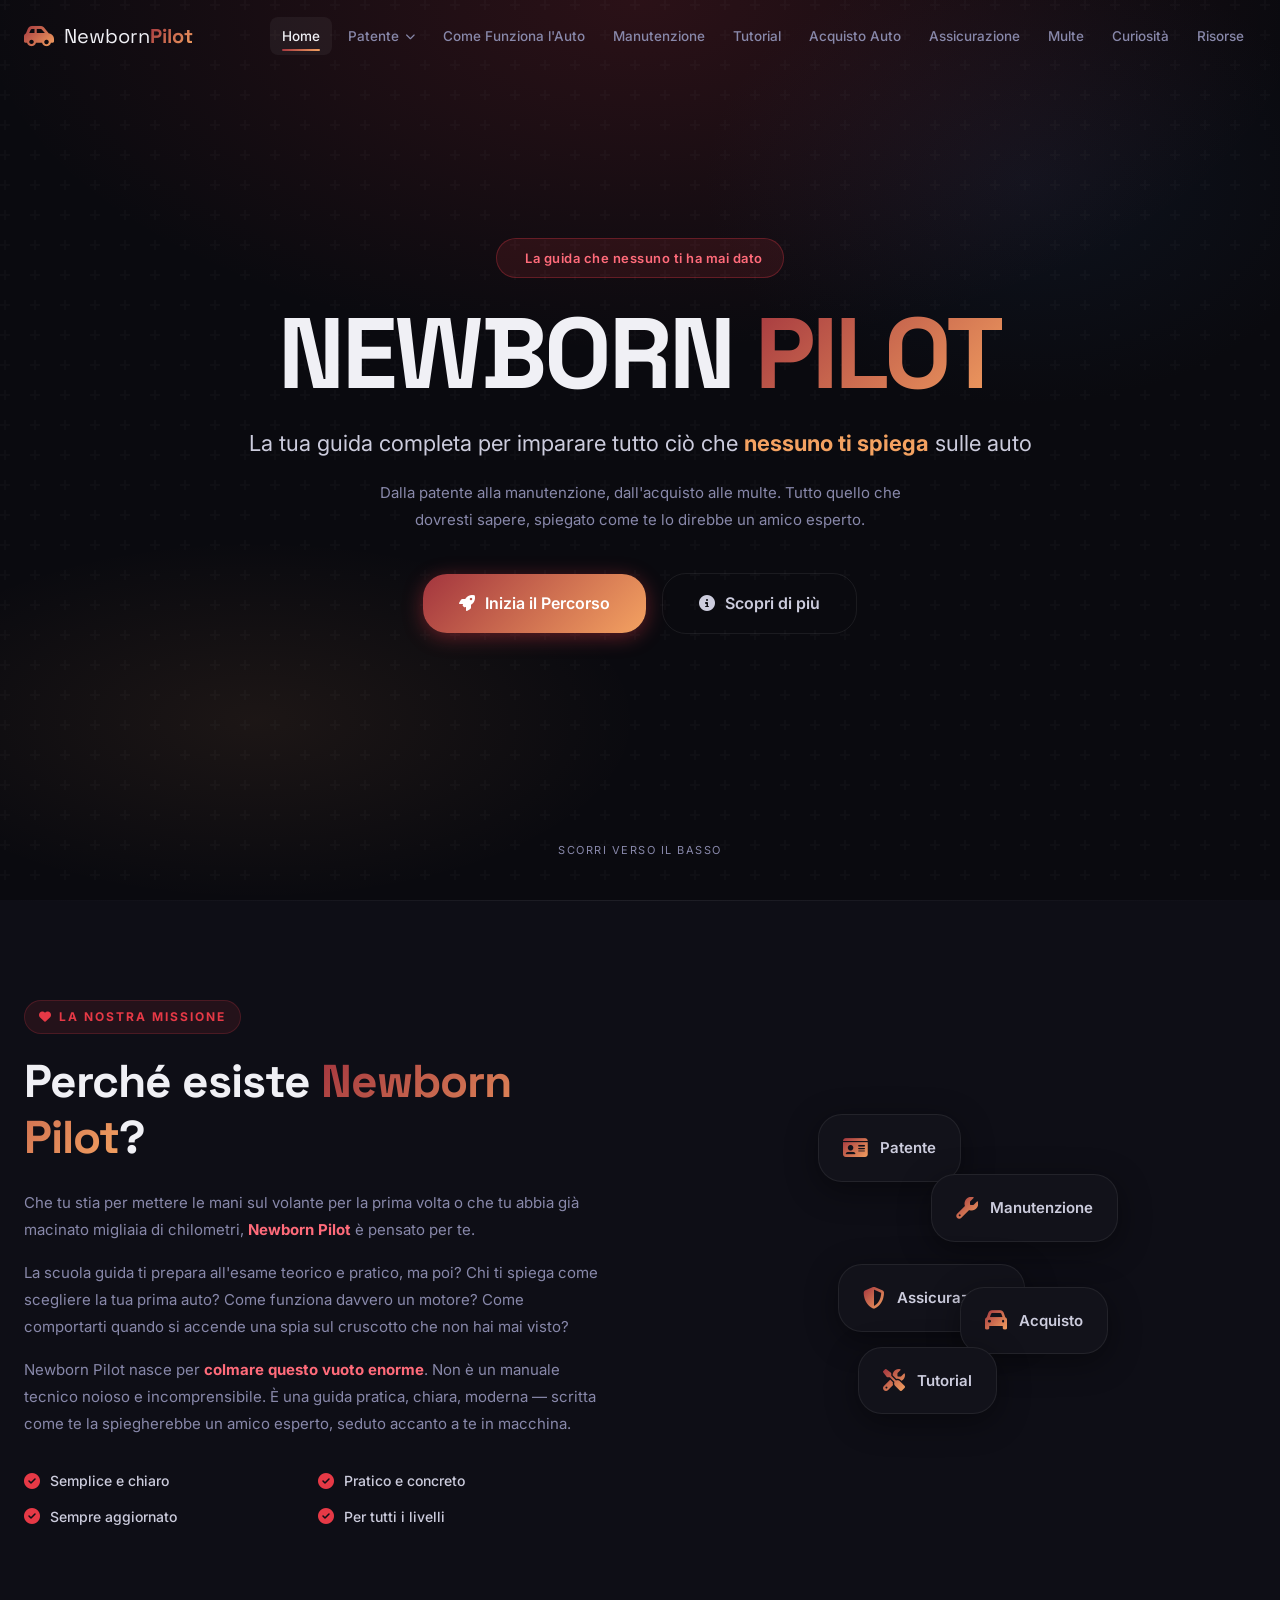
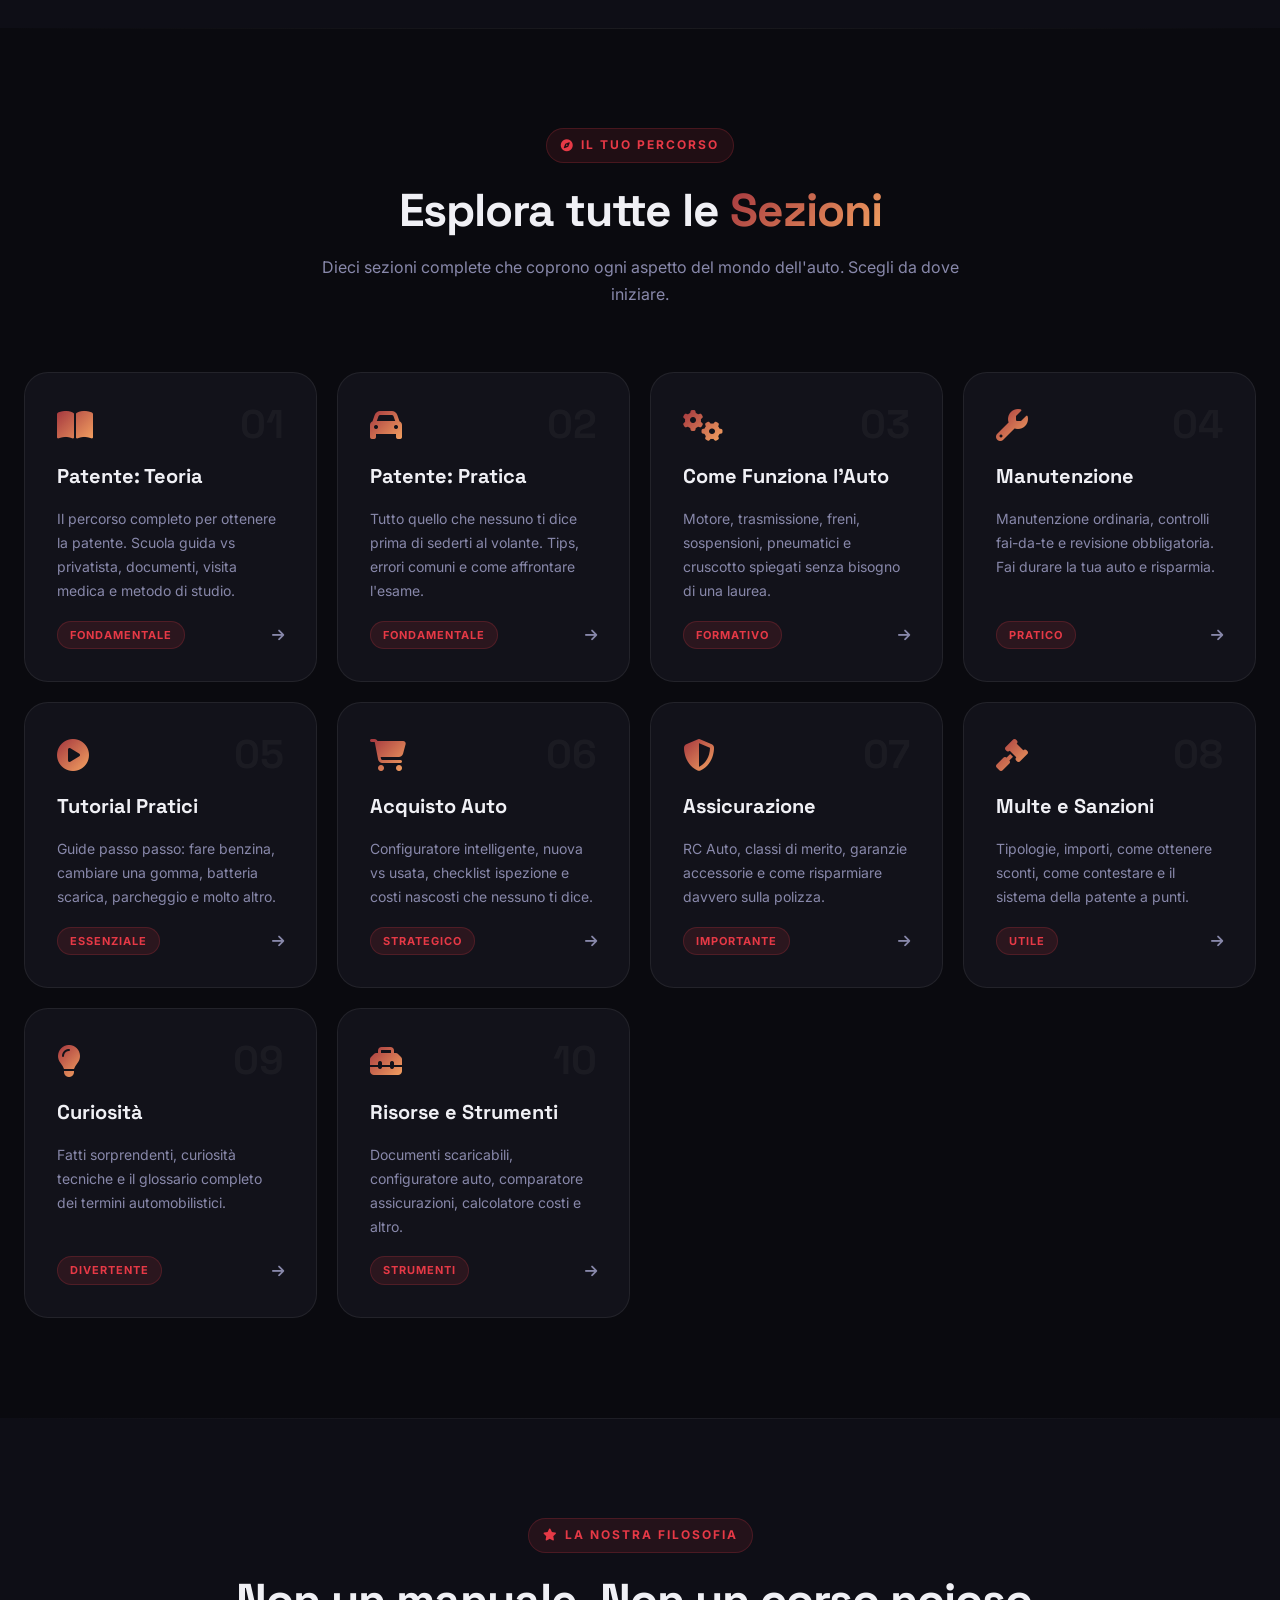
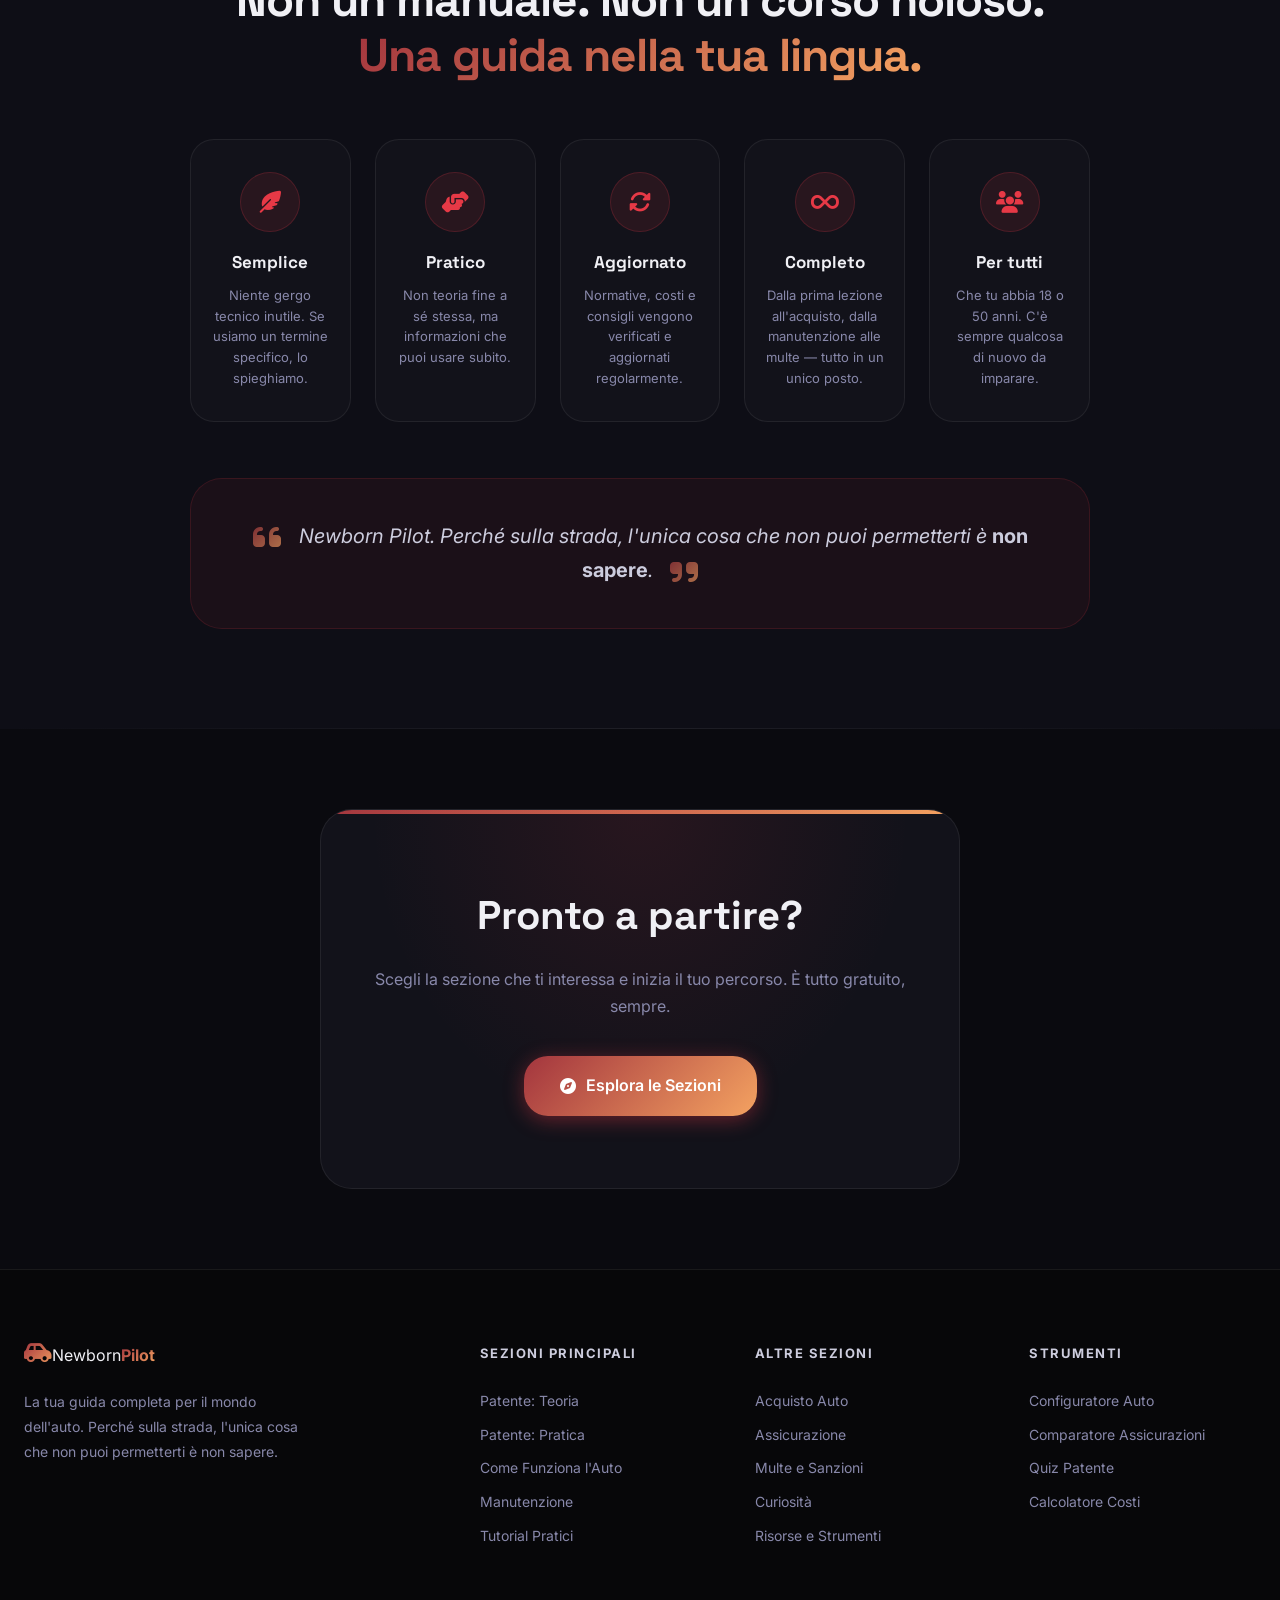
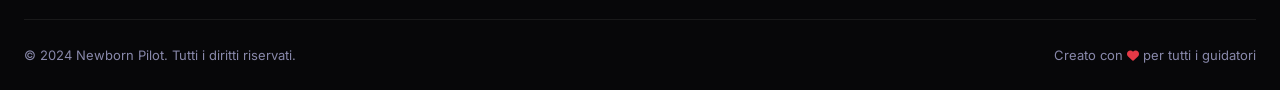
==== commit 90069482: "bella raga" ====
--- a/index.html
+++ b/index.html
@@ -80,20 +80,6 @@
                     <i class="fas fa-info-circle"></i> Scopri di più
                 </a>
             </div>
-            <div class="hero-stats">
-                <div class="stat">
-                    <span class="stat-number" data-target="10">0</span>
-                    <span class="stat-label">Sezioni Complete</span>
-                </div>
-                <div class="stat">
-                    <span class="stat-number" data-target="50">0</span><span class="stat-plus">+</span>
-                    <span class="stat-label">Guide Pratiche</span>
-                </div>
-                <div class="stat">
-                    <span class="stat-number" data-target="100">0</span><span class="stat-plus">%</span>
-                    <span class="stat-label">Gratuito</span>
-                </div>
-            </div>
         </div>
         <div class="scroll-indicator">
             <div class="mouse">
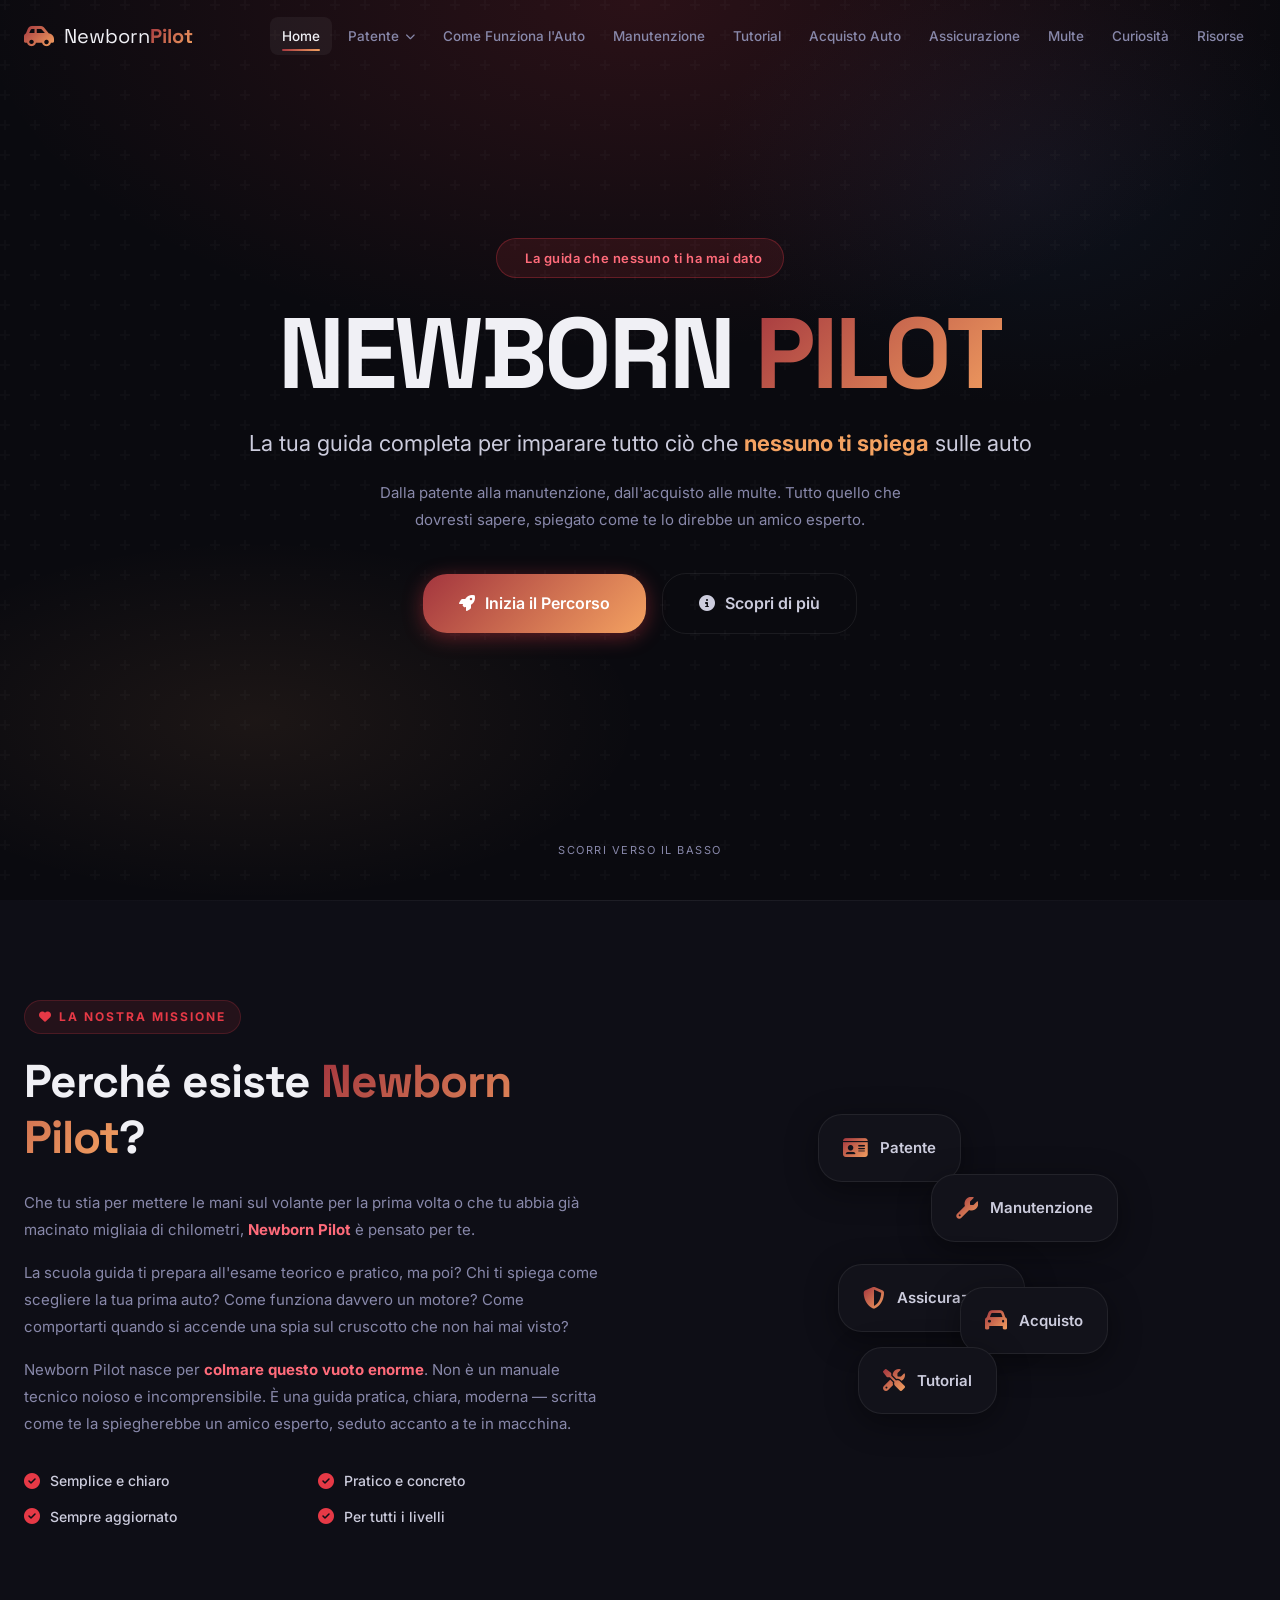
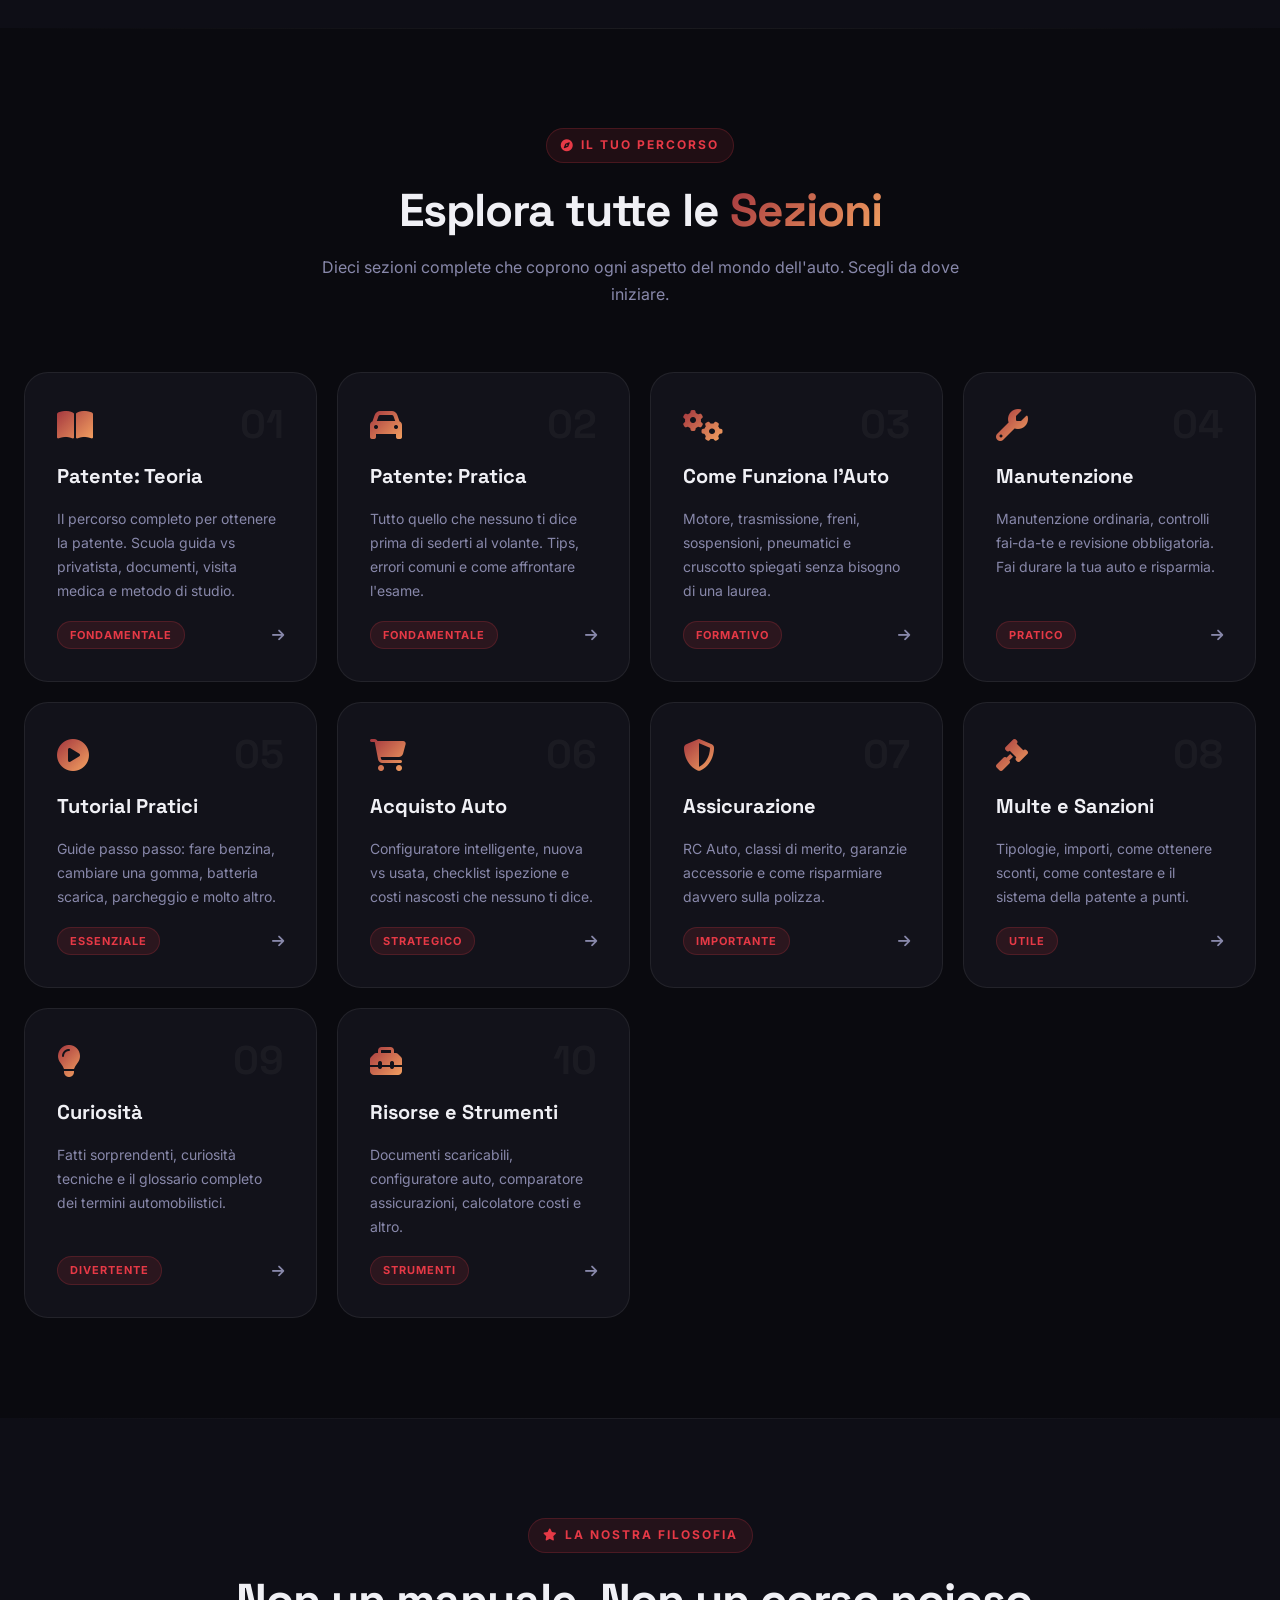
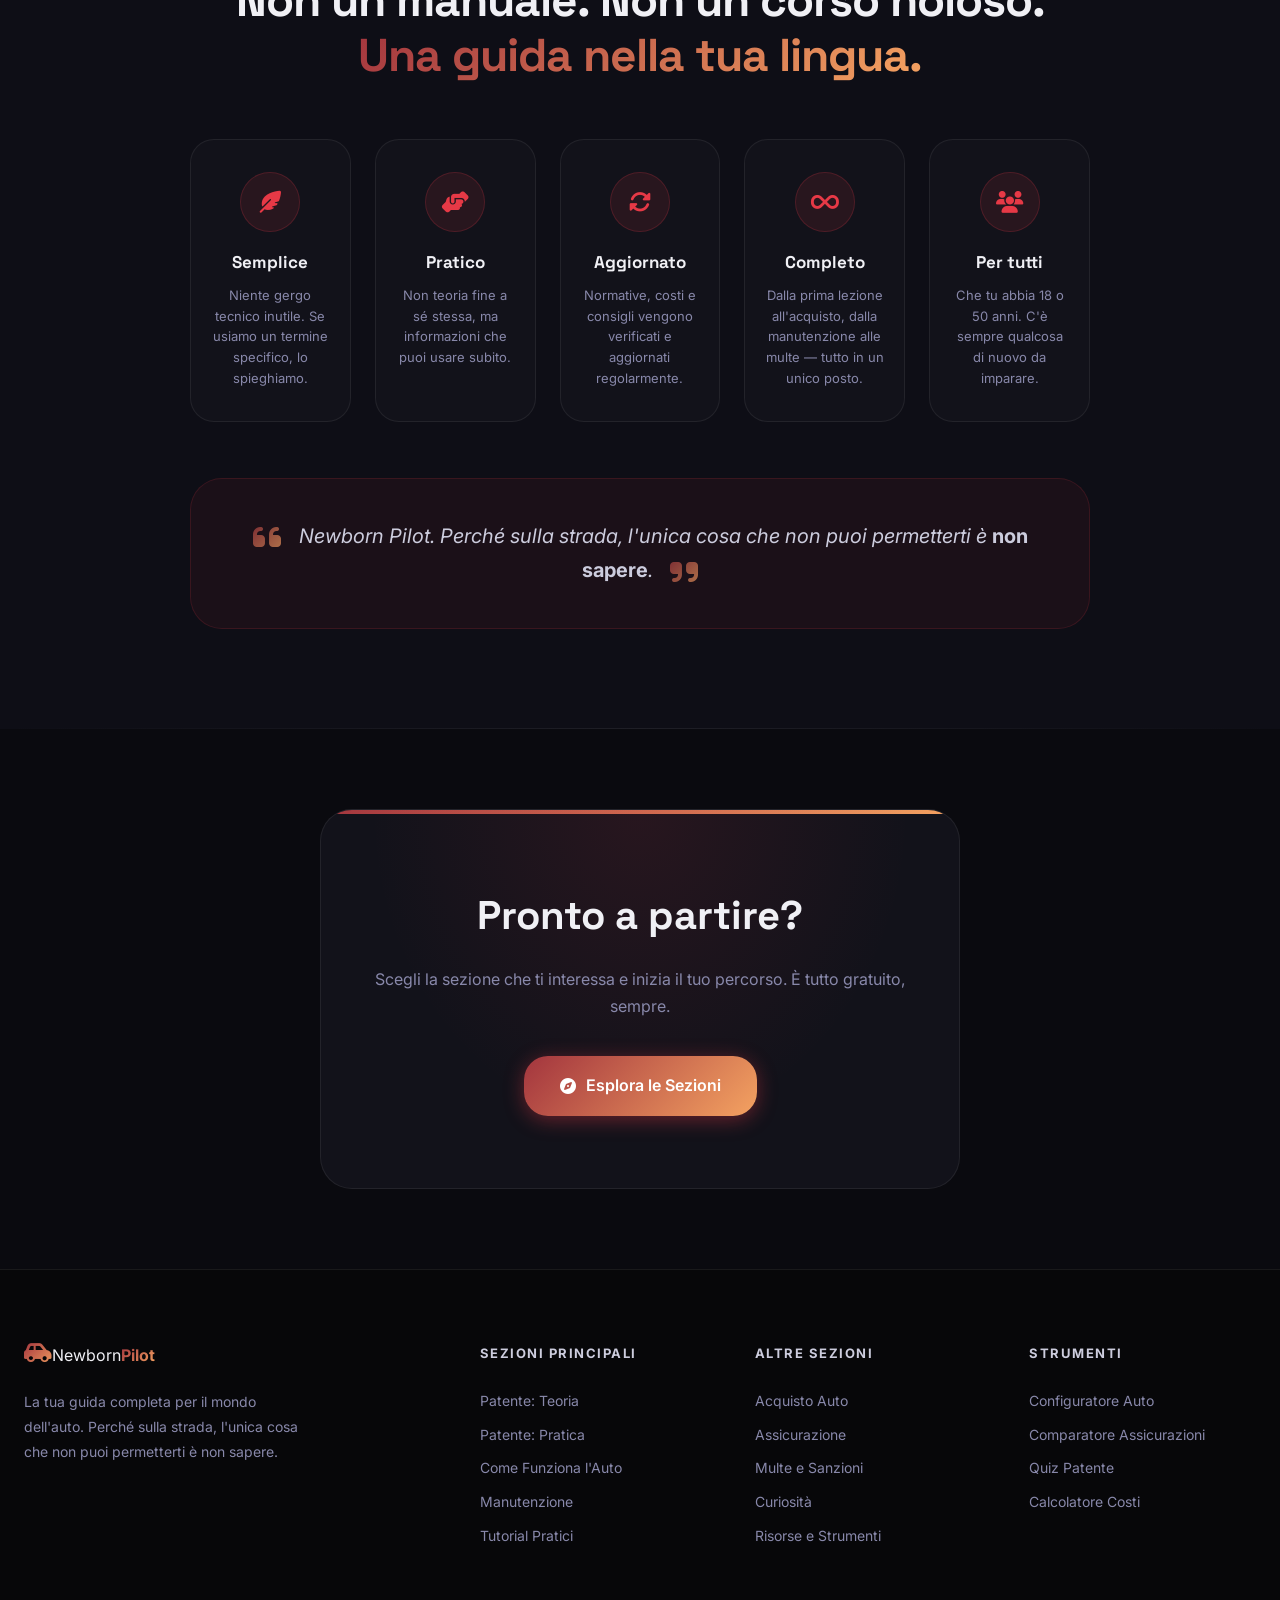
==== commit c48f0b5a: "css migliorato" ====
--- a/index.html
+++ b/index.html
@@ -11,7 +11,6 @@
     <link rel="stylesheet" href="css/style.css">
 </head>
 <body>
-    <!-- Preloader -->
     <div id="preloader">
         <div class="loader">
             <div class="steering-wheel">
@@ -21,7 +20,6 @@
         </div>
     </div>
 
-    <!-- Navigation -->
     <nav class="navbar" id="navbar">
         <div class="nav-container">
             <a href="index.html" class="nav-logo">
@@ -54,7 +52,6 @@
         </div>
     </nav>
 
-    <!-- Hero Section -->
     <header class="hero">
         <div class="hero-bg">
             <div class="hero-particles" id="particles"></div>
@@ -146,7 +143,6 @@
         </div>
     </section>
 
-    <!-- Sections Overview -->
     <section class="section sections-overview" id="sezioni">
         <div class="container">
             <div class="section-header">
@@ -155,7 +151,6 @@
                 <p>Dieci sezioni complete che coprono ogni aspetto del mondo dell'auto. Scegli da dove iniziare.</p>
             </div>
             <div class="sections-grid">
-                <!-- Section 1 -->
                 <a href="pages/patente-teoria.html" class="section-card" data-aos="fade-up">
                     <div class="section-card-icon">
                         <i class="fas fa-book-open"></i>
@@ -169,7 +164,6 @@
                     </div>
                 </a>
 
-                <!-- Section 2 -->
                 <a href="pages/patente-pratica.html" class="section-card" data-aos="fade-up" data-aos-delay="100">
                     <div class="section-card-icon">
                         <i class="fas fa-car"></i>
@@ -183,7 +177,6 @@
                     </div>
                 </a>
 
-                <!-- Section 3 -->
                 <a href="pages/come-funziona-auto.html" class="section-card" data-aos="fade-up" data-aos-delay="200">
                     <div class="section-card-icon">
                         <i class="fas fa-cogs"></i>
@@ -197,7 +190,6 @@
                     </div>
                 </a>
 
-                <!-- Section 4 -->
                 <a href="pages/manutenzione.html" class="section-card" data-aos="fade-up" data-aos-delay="300">
                     <div class="section-card-icon">
                         <i class="fas fa-wrench"></i>
@@ -211,7 +203,6 @@
                     </div>
                 </a>
 
-                <!-- Section 5 -->
                 <a href="pages/tutorial.html" class="section-card" data-aos="fade-up" data-aos-delay="400">
                     <div class="section-card-icon">
                         <i class="fas fa-play-circle"></i>
@@ -225,7 +216,6 @@
                     </div>
                 </a>
 
-                <!-- Section 6 -->
                 <a href="pages/acquisto.html" class="section-card" data-aos="fade-up" data-aos-delay="500">
                     <div class="section-card-icon">
                         <i class="fas fa-shopping-cart"></i>
@@ -239,7 +229,6 @@
                     </div>
                 </a>
 
-                <!-- Section 7 -->
                 <a href="pages/assicurazione.html" class="section-card" data-aos="fade-up" data-aos-delay="600">
                     <div class="section-card-icon">
                         <i class="fas fa-shield-alt"></i>
@@ -253,7 +242,6 @@
                     </div>
                 </a>
 
-                <!-- Section 8 -->
                 <a href="pages/multe.html" class="section-card" data-aos="fade-up" data-aos-delay="700">
                     <div class="section-card-icon">
                         <i class="fas fa-gavel"></i>
@@ -267,7 +255,6 @@
                     </div>
                 </a>
 
-                <!-- Section 9 -->
                 <a hred="pages/curiosita.html" class="section-card" data-aos="fade-up" data-aos-delay="800">
                     <div class="section-card-icon">
                         <i class="fas fa-lightbulb"></i>
@@ -298,7 +285,6 @@
         </div>
     </section>
 
-    <!-- Philosophy Section -->
     <section class="section philosophy-section">
         <div class="container">
             <div class="philosophy-content">
@@ -342,7 +328,6 @@
         </div>
     </section>
 
-    <!-- CTA Section -->
     <section class="section cta-section">
         <div class="container">
             <div class="cta-content">
@@ -355,7 +340,6 @@
         </div>
     </section>
 
-    <!-- Footer -->
     <footer class="footer">
         <div class="container">
             <div class="footer-grid">
@@ -395,8 +379,6 @@
                 </div>
             </div>
             <div class="footer-bottom">
-                <p>&copy; 2024 Newborn Pilot. Tutti i diritti riservati.</p>
-                <p>Creato con <i class="fas fa-heart" style="color: var(--primary)"></i> per tutti i guidatori</p>
             </div>
         </div>
     </footer>
--- a/css/style.css
+++ b/css/style.css
@@ -1,156 +1,119 @@
-/* ============================================
-   CSS/STYLE.CSS — NEWBORN PILOT (Versione Semplificata)
-   ============================================ */
-
-/* ─── VARIABILI & RESET ─────────────────────── */
 :root {
   --primary: #e63946; --primary-dark: #c1121f; --primary-light: #ff6b7a;
-  --secondary: #1d3557; --accent: #f4a261; --accent-light: #f9c784;
+  --accent: #f4a261; --accent-light: #f9c784;
   --bg: #0a0a0f; --bg-card: #12121a; --bg-card-hover: #1a1a26; --bg-section: #0e0e16;
   --text: #f0f0f5; --text-muted: #8888aa; --text-light: #ccccdd;
   --border: rgba(255,255,255,0.07); --border-hover: rgba(230,57,70,0.4);
-  --gradient: linear-gradient(135deg, #a3353e, #f4a261);
-  --gradient-glow: linear-gradient(135deg, rgba(230,57,70,0.2), rgba(244,162,97,0.2));
+  --grad: linear-gradient(135deg, #a3353e, #f4a261);
+  --grad-glow: linear-gradient(135deg, rgba(230,57,70,0.2), rgba(244,162,97,0.2));
   --shadow-sm: 0 2px 8px rgba(0,0,0,0.3); --shadow-md: 0 8px 32px rgba(0,0,0,0.4);
   --shadow-lg: 0 20px 60px rgba(0,0,0,0.5); --shadow-glow: 0 0 40px rgba(230,57,70,0.25);
-  --radius: 16px; --radius-sm: 8px; --radius-lg: 24px; --radius-xl: 32px;
+  --r: 16px; --r-sm: 8px; --r-lg: 24px; --r-xl: 32px;
   --nav-h: 72px;
-  --transition: 0.3s cubic-bezier(0.4, 0, 0.2, 1);
-  --transition-bounce: 0.5s cubic-bezier(0.34, 1.56, 0.64, 1);
-  --font-main: 'Inter', sans-serif; --font-display: 'Space Grotesk', sans-serif;
+  --tr: 0.3s cubic-bezier(0.4,0,0.2,1);
+  --tr-bounce: 0.5s cubic-bezier(0.34,1.56,0.64,1);
+  --ff: 'Inter', sans-serif; --fd: 'Space Grotesk', sans-serif;
 }
 
 *, *::before, *::after { margin: 0; padding: 0; box-sizing: border-box; }
-
-html { scroll-behavior: smooth; font-size: 16px; }
-
-body {
-  font-family: var(--font-main);
-  background: var(--bg);
-  color: var(--text);
-  line-height: 1.7;
-  overflow-x: hidden;
-  -webkit-font-smoothing: antialiased;
-}
-
-a { text-decoration: none; color: inherit; transition: var(--transition); }
+html { scroll-behavior: smooth; }
+body { font-family: var(--ff); background: var(--bg); color: var(--text); line-height: 1.7; overflow-x: hidden; -webkit-font-smoothing: antialiased; }
+a { text-decoration: none; color: inherit; transition: var(--tr); }
 img { max-width: 100%; display: block; }
 
-/* ─── ELEMENTI GLOBALI & UTILITY ──────────────── */
 ::-webkit-scrollbar { width: 6px; }
 ::-webkit-scrollbar-track { background: var(--bg); }
-::-webkit-scrollbar-thumb { background: var(--gradient); border-radius: 99px; }
+::-webkit-scrollbar-thumb { background: var(--grad); border-radius: 99px; }
 ::selection { background: rgba(230,57,70,0.35); color: #fff; }
 
-.gradient-text, .steering-wheel, .loader p, .nav-logo i, .nav-logo strong, .stat-number, .stat-plus, .floating-card i, .section-card-icon > i, .philosophy-quote blockquote i, .footer-logo i, .footer-logo strong {
-  background: var(--gradient);
-  -webkit-background-clip: text;
-  background-clip: text;
-  -webkit-text-fill-color: transparent;
-}
+.gradient-text, .steering-wheel, .loader p, .nav-logo i, .nav-logo strong,
+.stat-number, .stat-plus, .floating-card i, .section-card-icon > i,
+.philosophy-quote blockquote i, .footer-logo i, .footer-logo strong {
+  background: var(--grad); -webkit-background-clip: text; background-clip: text; -webkit-text-fill-color: transparent;
+}
+
 .section-header h2, .intro-content h2, .philosophy-content h2 {
-  font-family: var(--font-display);
-  font-size: clamp(30px, 5vw, 46px);
-  font-weight: 700;
-  line-height: 1.2;
-  letter-spacing: -1px;
-}
+  font-family: var(--fd); font-size: clamp(30px,5vw,46px); font-weight: 700; line-height: 1.2; letter-spacing: -1px;
+}
+
 .intro-section::before, .sections-overview::before, .philosophy-section::before {
-  content: ''; position: absolute; top: 0; left: 0; right: 0;
-  height: 1px;
+  content: ''; position: absolute; top: 0; left: 0; right: 0; height: 1px;
   background: linear-gradient(90deg, transparent, var(--border), transparent);
 }
 
-/* ─── PRELOADER ──────────────────────────────── */
-#preloader {
-  position: fixed; inset: 0; z-index: 9999;
-  background: var(--bg);
-  display: flex; align-items: center; justify-content: center;
-  transition: opacity 0.6s ease, visibility 0.6s ease;
-}
+#preloader { position: fixed; inset: 0; z-index: 9999; background: var(--bg); display: flex; align-items: center; justify-content: center; transition: opacity .6s, visibility .6s; }
 #preloader.hidden { opacity: 0; visibility: hidden; pointer-events: none; }
 .loader { display: flex; flex-direction: column; align-items: center; gap: 20px; }
 .steering-wheel { font-size: 56px; animation: spin 1.5s linear infinite; }
-.loader p { font-family: var(--font-display); font-size: 22px; font-weight: 700; letter-spacing: 3px; animation: pulse-text 1.5s ease-in-out infinite; }
+.loader p { font-family: var(--fd); font-size: 22px; font-weight: 700; letter-spacing: 3px; animation: pulse-text 1.5s ease-in-out infinite; }
 @keyframes spin { to { transform: rotate(360deg); } }
-@keyframes pulse-text { 50% { opacity: 0.5; } }
-
-/* ─── NAVBAR ─────────────────────────────────── */
-.navbar {
-  position: fixed; top: 0; left: 0; right: 0;
-  height: var(--nav-h);
-  z-index: 1000;
-  transition: background var(--transition), backdrop-filter var(--transition), box-shadow var(--transition);
-}
-.navbar.scrolled {
-  background: rgba(10, 10, 15, 0.92);
-  backdrop-filter: blur(20px); -webkit-backdrop-filter: blur(20px);
-  box-shadow: 0 1px 0 var(--border), var(--shadow-sm);
-}
+@keyframes pulse-text { 50% { opacity: .5; } }
+
+.navbar { position: fixed; top: 0; left: 0; right: 0; height: var(--nav-h); z-index: 1000; transition: background var(--tr), backdrop-filter var(--tr), box-shadow var(--tr); }
+.navbar.scrolled { background: rgba(10,10,15,0.92); backdrop-filter: blur(20px); box-shadow: 0 1px 0 var(--border), var(--shadow-sm); }
 .nav-container { max-width: 1400px; margin: 0 auto; padding: 0 24px; height: 100%; display: flex; align-items: center; justify-content: space-between; }
-.nav-logo { display: flex; align-items: center; gap: 10px; font-family: var(--font-display); font-size: 20px; }
+.nav-logo { display: flex; align-items: center; gap: 10px; font-family: var(--fd); font-size: 20px; }
 .nav-logo i { font-size: 24px; }
 .nav-menu { display: flex; align-items: center; gap: 4px; }
-.nav-link { padding: 8px 12px; border-radius: var(--radius-sm); font-size: 13.5px; font-weight: 500; color: var(--text-muted); position: relative; }
-.nav-link::after { content: ''; position: absolute; bottom: 4px; left: 12px; right: 12px; height: 2px; background: var(--gradient); border-radius: 99px; transform: scaleX(0); transition: transform var(--transition); transform-origin: left; }
+.nav-link { padding: 8px 12px; border-radius: var(--r-sm); font-size: 13.5px; font-weight: 500; color: var(--text-muted); position: relative; }
+.nav-link::after { content: ''; position: absolute; bottom: 4px; left: 12px; right: 12px; height: 2px; background: var(--grad); border-radius: 99px; transform: scaleX(0); transition: transform var(--tr); transform-origin: left; }
 .nav-link:hover, .nav-link.active { color: var(--text); background: rgba(255,255,255,0.05); }
 .nav-link:hover::after, .nav-link.active::after { transform: scaleX(1); }
+
 .nav-dropdown { position: relative; }
 .dropdown-toggle { display: flex; align-items: center; gap: 6px; cursor: pointer; }
-.dropdown-toggle .fa-chevron-down { font-size: 10px; transition: transform var(--transition); }
+.dropdown-toggle .fa-chevron-down { font-size: 10px; transition: transform var(--tr); }
 .nav-dropdown:hover .fa-chevron-down { transform: rotate(180deg); }
-.dropdown-menu { position: absolute; top: calc(100% + 8px); left: 50%; transform: translateX(-50%) translateY(-8px); background: var(--bg-card); border: 1px solid var(--border); border-radius: var(--radius); padding: 8px; min-width: 180px; opacity: 0; visibility: hidden; transition: all var(--transition); box-shadow: var(--shadow-md); }
+.dropdown-menu { position: absolute; top: calc(100% + 8px); left: 50%; transform: translateX(-50%) translateY(-8px); background: var(--bg-card); border: 1px solid var(--border); border-radius: var(--r); padding: 8px; min-width: 180px; opacity: 0; visibility: hidden; transition: all var(--tr); box-shadow: var(--shadow-md); }
 .nav-dropdown:hover .dropdown-menu { opacity: 1; visibility: visible; transform: translateX(-50%) translateY(0); }
-.dropdown-menu a { display: flex; align-items: center; gap: 10px; padding: 10px 14px; border-radius: var(--radius-sm); font-size: 14px; color: var(--text-muted); }
+.dropdown-menu a { display: flex; align-items: center; gap: 10px; padding: 10px 14px; border-radius: var(--r-sm); font-size: 14px; color: var(--text-muted); }
 .dropdown-menu a:hover { background: rgba(230,57,70,0.1); color: var(--primary-light); }
 .dropdown-menu a i { width: 16px; font-size: 13px; color: var(--primary); }
-.nav-toggle { display: none; flex-direction: column; justify-content: center; gap: 5px; width: 38px; height: 38px; background: rgba(255,255,255,0.05); border: 1px solid var(--border); border-radius: var(--radius-sm); cursor: pointer; padding: 8px; transition: var(--transition); }
-.nav-toggle span { display: block; height: 2px; background: var(--text); border-radius: 99px; transition: all var(--transition); }
+
+.nav-toggle { display: none; flex-direction: column; justify-content: center; gap: 5px; width: 38px; height: 38px; background: rgba(255,255,255,0.05); border: 1px solid var(--border); border-radius: var(--r-sm); cursor: pointer; padding: 8px; transition: var(--tr); }
+.nav-toggle span { display: block; height: 2px; background: var(--text); border-radius: 99px; transition: all var(--tr); }
 .nav-toggle.active span:nth-child(1) { transform: translateY(7px) rotate(45deg); }
 .nav-toggle.active span:nth-child(2) { opacity: 0; transform: scaleX(0); }
 .nav-toggle.active span:nth-child(3) { transform: translateY(-7px) rotate(-45deg); }
 
-/* ─── HERO ───────────────────────────────────── */
 .hero { position: relative; min-height: 100vh; display: flex; flex-direction: column; align-items: center; justify-content: center; padding: calc(var(--nav-h) + 60px) 24px 100px; text-align: center; overflow: hidden; }
 .hero-bg { position: absolute; inset: 0; }
 .hero-bg::before { content: ''; position: absolute; inset: 0; background: radial-gradient(ellipse 80% 60% at 50% 0%, rgba(230,57,70,0.15) 0%, transparent 65%), radial-gradient(ellipse 60% 40% at 20% 80%, rgba(244,162,97,0.08) 0%, transparent 50%), radial-gradient(ellipse 50% 50% at 80% 20%, rgba(29,53,87,0.2) 0%, transparent 50%); }
-.hero-bg::after { content: ''; position: absolute; inset: 0; background: url("data:image/svg+xml,%3Csvg width='60' height='60' viewBox='0 0 60 60' xmlns='http://www.w3.org/2000/svg'%3E%3Cg fill='none' fill-rule='evenodd'%3E%3Cg fill='%23ffffff' fill-opacity='0.02'%3E%3Cpath d='M36 34v-4h-2v4h-4v2h4v4h2v-4h4v-2h-4zm0-30V0h-2v4h-4v2h4v4h2V6h4V4h-4zM6 34v-4H4v4H0v2h4v4h2v-4h4v-2H6zM6 4V0H4v4H0v2h4v4h2V6h4V4H6z'/%3E%3C/g%3E%3C/g%3E%3C/svg%3E"); }
+.hero-bg::after { content: ''; position: absolute; inset: 0; background: url("data:image/svg+xml,%3Csvg width='60' height='60' xmlns='http://www.w3.org/2000/svg'%3E%3Cg fill='%23ffffff' fill-opacity='0.02'%3E%3Cpath d='M36 34v-4h-2v4h-4v2h4v4h2v-4h4v-2h-4zm0-30V0h-2v4h-4v2h4v4h2V6h4V4h-4zM6 34v-4H4v4H0v2h4v4h2v-4h4v-2H6zM6 4V0H4v4H0v2h4v4h2V6h4V4H6z'/%3E%3C/g%3E%3C/svg%3E"); }
 .hero-content { position: relative; z-index: 2; max-width: 800px; width: 100%; }
-.hero-badge { display: inline-flex; align-items: center; gap: 8px; background: rgba(230,57,70,0.12); border: 1px solid rgba(230,57,70,0.3); color: var(--primary-light); padding: 8px 20px; border-radius: 99px; font-size: 13px; font-weight: 600; letter-spacing: 0.5px; margin-bottom: 28px; animation: badge-glow 3s ease-in-out infinite; }
+.hero-badge { display: inline-flex; align-items: center; gap: 8px; background: rgba(230,57,70,0.12); border: 1px solid rgba(230,57,70,0.3); color: var(--primary-light); padding: 8px 20px; border-radius: 99px; font-size: 13px; font-weight: 600; letter-spacing: .5px; margin-bottom: 28px; animation: badge-glow 3s ease-in-out infinite; }
 @keyframes badge-glow { 50% { box-shadow: 0 0 30px rgba(230,57,70,0.4); } }
-.hero h1 { font-family: var(--font-display); font-size: clamp(52px, 10vw, 100px); font-weight: 800; line-height: 0.95; letter-spacing: -3px; margin-bottom: 24px; text-transform: uppercase; }
-.hero-subtitle { font-size: clamp(18px, 3vw, 22px); color: var(--text-light); margin-bottom: 16px; }
+.hero h1 { font-family: var(--fd); font-size: clamp(52px,10vw,100px); font-weight: 800; line-height: .95; letter-spacing: -3px; margin-bottom: 24px; text-transform: uppercase; }
+.hero-subtitle { font-size: clamp(18px,3vw,22px); color: var(--text-light); margin-bottom: 16px; }
 .hero-subtitle strong { color: var(--accent); }
 .hero-description { font-size: 15px; color: var(--text-muted); max-width: 560px; margin: 0 auto 40px; line-height: 1.8; }
 .hero-actions { display: flex; align-items: center; justify-content: center; gap: 16px; flex-wrap: wrap; margin-bottom: 60px; }
 .hero-stats { display: flex; justify-content: center; gap: 48px; flex-wrap: wrap; }
 .stat { display: flex; flex-direction: column; align-items: center; gap: 4px; }
-.stat-number, .stat-plus { font-family: var(--font-display); font-weight: 800; line-height: 1; }
+.stat-number, .stat-plus { font-family: var(--fd); font-weight: 800; line-height: 1; }
 .stat-number { font-size: 42px; }
 .stat-plus { font-size: 28px; }
-.stat-label { font-size: 12px; color: var(--text-muted); font-weight: 500; letter-spacing: 0.5px; text-transform: uppercase; }
+.stat-label { font-size: 12px; color: var(--text-muted); font-weight: 500; letter-spacing: .5px; text-transform: uppercase; }
+
 .scroll-indicator { position: absolute; bottom: 40px; left: 50%; transform: translateX(-50%); display: flex; flex-direction: column; align-items: center; gap: 10px; z-index: 2; animation: bounce 2s ease-in-out infinite; }
 .scroll-indicator p { font-size: 11px; color: var(--text-muted); letter-spacing: 1.5px; text-transform: uppercase; }
 @keyframes bounce { 50% { transform: translateX(-50%) translateY(-8px); } }
 
-/* ─── BOTTONI ────────────────────────────────── */
-.btn { display: inline-flex; align-items: center; gap: 10px; padding: 13px 28px; border-radius: var(--radius); font-size: 15px; font-weight: 600; cursor: pointer; border: none; transition: all var(--transition); position: relative; overflow: hidden; }
-.btn::before { content: ''; position: absolute; inset: 0; background: rgba(255,255,255,0.1); opacity: 0; transition: opacity var(--transition); }
+.btn { display: inline-flex; align-items: center; gap: 10px; padding: 13px 28px; border-radius: var(--r); font-size: 15px; font-weight: 600; cursor: pointer; border: none; transition: all var(--tr); position: relative; overflow: hidden; }
+.btn::before { content: ''; position: absolute; inset: 0; background: rgba(255,255,255,0.1); opacity: 0; transition: opacity var(--tr); }
 .btn:hover::before { opacity: 1; }
-.btn-primary { background: var(--gradient); color: #fff; box-shadow: 0 4px 20px rgba(230,57,70,0.4); }
+.btn-primary { background: var(--grad); color: #fff; box-shadow: 0 4px 20px rgba(230,57,70,0.4); }
 .btn-primary:hover { transform: translateY(-2px); box-shadow: 0 8px 30px rgba(230,57,70,0.5); }
 .btn-outline { background: transparent; color: var(--text-light); border: 1px solid var(--border); }
 .btn-outline:hover { border-color: var(--border-hover); color: var(--text); background: rgba(255,255,255,0.04); transform: translateY(-2px); }
-.btn-lg { padding: 16px 36px; font-size: 16px; border-radius: var(--radius-lg); }
-
-/* ─── SEZIONI ────────────────────────────────── */
+.btn-lg { padding: 16px 36px; font-size: 16px; border-radius: var(--r-lg); }
+
 .section { padding: 100px 0; position: relative; }
 .container { max-width: 1280px; margin: 0 auto; padding: 0 24px; }
 .section-header { text-align: center; max-width: 640px; margin: 0 auto 64px; }
 .section-header p { color: var(--text-muted); font-size: 16px; margin-top: 16px; }
 .section-tag { display: inline-flex; align-items: center; gap: 6px; font-size: 12px; font-weight: 700; letter-spacing: 2px; text-transform: uppercase; color: var(--primary); background: rgba(230,57,70,0.1); border: 1px solid rgba(230,57,70,0.2); padding: 6px 14px; border-radius: 99px; margin-bottom: 20px; }
 
-/* ─── SEZIONE INTRO ──────────────────────────── */
 .intro-section { background: var(--bg-section); overflow: hidden; }
 .intro-grid { display: grid; grid-template-columns: 1fr 1fr; gap: 80px; align-items: center; }
 .intro-content h2 { margin: 0 0 24px; }
@@ -161,70 +124,73 @@
 .intro-features { display: grid; grid-template-columns: 1fr 1fr; gap: 12px; margin-top: 32px; }
 .intro-feature { display: flex; align-items: center; gap: 10px; font-size: 14px; font-weight: 500; color: var(--text-light); }
 .intro-feature i { color: var(--primary); font-size: 16px; flex-shrink: 0; }
+
 .intro-visual { position: relative; height: 400px; display: flex; align-items: center; justify-content: center; }
 .intro-card-stack { position: relative; width: 300px; height: 300px; }
-.floating-card { position: absolute; background: var(--bg-card); border: 1px solid var(--border); border-radius: var(--radius-lg); padding: 20px 24px; display: flex; align-items: center; gap: 12px; font-size: 15px; font-weight: 600; color: var(--text-light); box-shadow: var(--shadow-md); transition: transform var(--transition), box-shadow var(--transition); cursor: default; }
+.floating-card { position: absolute; background: var(--bg-card); border: 1px solid var(--border); border-radius: var(--r-lg); padding: 20px 24px; display: flex; align-items: center; gap: 12px; font-size: 15px; font-weight: 600; color: var(--text-light); box-shadow: var(--shadow-md); transition: transform var(--tr), box-shadow var(--tr); cursor: default; }
 .floating-card:hover { transform: translateY(-4px) !important; box-shadow: var(--shadow-lg); border-color: var(--border-hover); }
 .floating-card i { font-size: 22px; flex-shrink: 0; }
-.card-1 { top: 0; left: 0; animation: float-card 4s ease-in-out infinite; }
-.card-2 { top: 60px; right: 0; animation: float-card 4s ease-in-out infinite 0.8s; }
-.card-3 { top: 150px; left: 20px; animation: float-card 4s ease-in-out infinite 1.6s; }
-.card-4 { bottom: 60px; right: 10px; animation: float-card 4s ease-in-out infinite 2.4s; }
-.card-5 { bottom: 0; left: 40px; animation: float-card 4s ease-in-out infinite 3.2s; }
+.card-1 { top: 0; left: 0; }
+.card-2 { top: 60px; right: 0; }
+.card-3 { top: 150px; left: 20px; }
+.card-4 { bottom: 60px; right: 10px; }
+.card-5 { bottom: 0; left: 40px; }
+.card-1, .card-2, .card-3, .card-4, .card-5 { animation: float-card 4s ease-in-out infinite; }
+.card-2 { animation-delay: .8s; }
+.card-3 { animation-delay: 1.6s; }
+.card-4 { animation-delay: 2.4s; }
+.card-5 { animation-delay: 3.2s; }
 @keyframes float-card { 50% { transform: translateY(-10px); } }
 
-/* ─── PANORAMICA SEZIONI ─────────────────────── */
 .sections-grid { display: grid; grid-template-columns: repeat(auto-fill, minmax(290px, 1fr)); gap: 20px; }
-.section-card { background: var(--bg-card); border: 1px solid var(--border); border-radius: var(--radius-lg); padding: 32px; display: flex; flex-direction: column; gap: 14px; transition: all var(--transition); position: relative; overflow: hidden; }
-.section-card::before { content: ''; position: absolute; top: 0; left: 0; right: 0; height: 3px; background: var(--gradient); transform: scaleX(0); transform-origin: left; transition: transform var(--transition); }
-.section-card::after { content: ''; position: absolute; inset: 0; background: var(--gradient-glow); opacity: 0; transition: opacity var(--transition); border-radius: inherit; }
+.section-card { background: var(--bg-card); border: 1px solid var(--border); border-radius: var(--r-lg); padding: 32px; display: flex; flex-direction: column; gap: 14px; transition: all var(--tr); position: relative; overflow: hidden; }
+.section-card::before { content: ''; position: absolute; top: 0; left: 0; right: 0; height: 3px; background: var(--grad); transform: scaleX(0); transform-origin: left; transition: transform var(--tr); }
+.section-card::after { content: ''; position: absolute; inset: 0; background: var(--grad-glow); opacity: 0; transition: opacity var(--tr); border-radius: inherit; }
 .section-card:hover { border-color: var(--border-hover); transform: translateY(-6px); box-shadow: var(--shadow-lg), var(--shadow-glow); background: var(--bg-card-hover); }
 .section-card:hover::before { transform: scaleX(1); }
 .section-card:hover::after { opacity: 1; }
 .section-card-icon { display: flex; align-items: center; justify-content: space-between; }
-.section-card-icon > i { font-size: 32px; transition: transform var(--transition-bounce); }
+.section-card-icon > i { font-size: 32px; transition: transform var(--tr-bounce); }
 .section-card:hover .section-card-icon > i { transform: scale(1.15) rotate(-5deg); }
-.section-number { font-family: var(--font-display); font-size: 40px; font-weight: 800; color: rgba(255,255,255,0.04); line-height: 1; transition: color var(--transition); }
+.section-number { font-family: var(--fd); font-size: 40px; font-weight: 800; color: rgba(255,255,255,0.04); line-height: 1; transition: color var(--tr); }
 .section-card:hover .section-number { color: rgba(230,57,70,0.12); }
-.section-card h3 { font-family: var(--font-display); font-size: 20px; font-weight: 700; transition: color var(--transition); }
-.section-card > p { font-size: 14px; color: var(--text-muted); line-height: 1.7; flex: 1; transition: color var(--transition); }
+.section-card h3 { font-family: var(--fd); font-size: 20px; font-weight: 700; transition: color var(--tr); }
+.section-card > p { font-size: 14px; color: var(--text-muted); line-height: 1.7; flex: 1; transition: color var(--tr); }
 .section-card-footer { display: flex; align-items: center; justify-content: space-between; margin-top: 4px; }
-/* Elementi interni alla card con z-index */
 .section-card-icon, .section-card h3, .section-card > p, .section-card-footer { position: relative; z-index: 1; }
 .section-card:hover h3 { color: #fff; }
 .section-card:hover > p { color: var(--text-light); }
 .tag { font-size: 11px; font-weight: 700; letter-spacing: 1px; text-transform: uppercase; color: var(--primary); background: rgba(230,57,70,0.12); padding: 4px 12px; border-radius: 99px; border: 1px solid rgba(230,57,70,0.2); }
-.section-card-footer > i { font-size: 14px; color: var(--text-muted); transition: all var(--transition); }
+.section-card-footer > i { font-size: 14px; color: var(--text-muted); transition: all var(--tr); }
 .section-card:hover .section-card-footer > i { color: var(--primary-light); transform: translateX(6px); }
 
-/* ─── FILOSOFIA ──────────────────────────────── */
 .philosophy-section { background: var(--bg-section); overflow: hidden; position: relative; }
 .philosophy-section::after { content: ''; position: absolute; bottom: 0; left: 0; right: 0; height: 1px; background: linear-gradient(90deg, transparent, var(--border), transparent); }
 .philosophy-content { text-align: center; max-width: 900px; margin: 0 auto; }
 .philosophy-content h2 { margin: 0 0 56px; }
 .philosophy-grid { display: grid; grid-template-columns: repeat(auto-fit, minmax(160px, 1fr)); gap: 24px; margin-bottom: 56px; }
-.philosophy-item { background: var(--bg-card); border: 1px solid var(--border); border-radius: var(--radius-lg); padding: 32px 20px; text-align: center; transition: all var(--transition); position: relative; overflow: hidden; }
-.philosophy-item::before { content: ''; position: absolute; bottom: 0; left: 0; right: 0; height: 3px; background: var(--gradient); transform: scaleX(0); transition: transform var(--transition); transform-origin: left; }
+.philosophy-item { background: var(--bg-card); border: 1px solid var(--border); border-radius: var(--r-lg); padding: 32px 20px; text-align: center; transition: all var(--tr); position: relative; overflow: hidden; }
+.philosophy-item::before { content: ''; position: absolute; bottom: 0; left: 0; right: 0; height: 3px; background: var(--grad); transform: scaleX(0); transition: transform var(--tr); transform-origin: left; }
 .philosophy-item:hover { border-color: var(--border-hover); transform: translateY(-4px); background: var(--bg-card-hover); box-shadow: var(--shadow-md); }
 .philosophy-item:hover::before { transform: scaleX(1); }
-.philosophy-icon { width: 60px; height: 60px; border-radius: 50%; background: rgba(230,57,70,0.1); border: 1px solid rgba(230,57,70,0.2); display: flex; align-items: center; justify-content: center; margin: 0 auto 16px; font-size: 22px; color: var(--primary); transition: all var(--transition-bounce); }
-.philosophy-item:hover .philosophy-icon { background: var(--gradient); color: #fff; transform: scale(1.1) rotate(10deg); border-color: transparent; }
-.philosophy-item h4 { font-family: var(--font-display); font-size: 17px; font-weight: 700; margin-bottom: 8px; }
+.philosophy-icon { width: 60px; height: 60px; border-radius: 50%; background: rgba(230,57,70,0.1); border: 1px solid rgba(230,57,70,0.2); display: flex; align-items: center; justify-content: center; margin: 0 auto 16px; font-size: 22px; color: var(--primary); transition: all var(--tr-bounce); }
+.philosophy-item:hover .philosophy-icon { background: var(--grad); color: #fff; transform: scale(1.1) rotate(10deg); border-color: transparent; }
+.philosophy-item h4 { font-family: var(--fd); font-size: 17px; font-weight: 700; margin-bottom: 8px; }
 .philosophy-item p { font-size: 13px; color: var(--text-muted); line-height: 1.6; }
-.philosophy-quote blockquote { background: rgba(230,57,70,0.06); border: 1px solid rgba(230,57,70,0.15); border-radius: var(--radius-xl); padding: 40px 48px; font-size: 20px; font-style: italic; color: var(--text-light); line-height: 1.7; position: relative; }
+.philosophy-quote blockquote { background: rgba(230,57,70,0.06); border: 1px solid rgba(230,57,70,0.15); border-radius: var(--r-xl); padding: 40px 48px; font-size: 20px; font-style: italic; color: var(--text-light); line-height: 1.7; }
 .philosophy-quote blockquote strong { font-style: normal; }
-.philosophy-quote blockquote .fa-quote-left, .philosophy-quote blockquote .fa-quote-right { font-size: 32px; vertical-align: middle; opacity: 0.7; }
+.philosophy-quote blockquote .fa-quote-left, .philosophy-quote blockquote .fa-quote-right { font-size: 32px; vertical-align: middle; opacity: .7; }
 .philosophy-quote blockquote .fa-quote-left { margin-right: 12px; }
 .philosophy-quote blockquote .fa-quote-right { margin-left: 12px; }
 
-/* ─── CTA & FOOTER ───────────────────────────── */
 .cta-section { text-align: center; padding: 80px 0; }
-.cta-content { background: var(--bg-card); border: 1px solid var(--border); border-radius: var(--radius-xl); padding: 72px 48px; max-width: 640px; margin: 0 auto; position: relative; overflow: hidden; }
-.cta-content::before { content: ''; position: absolute; top: 0; left: 0; right: 0; height: 4px; background: var(--gradient); }
+.cta-content { background: var(--bg-card); border: 1px solid var(--border); border-radius: var(--r-xl); padding: 72px 48px; max-width: 640px; margin: 0 auto; position: relative; overflow: hidden; }
+.cta-content::before { content: ''; position: absolute; top: 0; left: 0; right: 0; height: 4px; background: var(--grad); }
 .cta-content::after { content: ''; position: absolute; inset: 0; background: radial-gradient(ellipse at 50% 0%, rgba(230,57,70,0.1), transparent 60%); pointer-events: none; }
-.cta-content h2 { font-family: var(--font-display); font-size: clamp(28px, 5vw, 40px); font-weight: 700; margin-bottom: 16px; position: relative; z-index: 1; }
+.cta-content h2 { font-family: var(--fd); font-size: clamp(28px,5vw,40px); font-weight: 700; margin-bottom: 16px; position: relative; z-index: 1; }
 .cta-content p { font-size: 16px; color: var(--text-muted); margin-bottom: 36px; position: relative; z-index: 1; }
 .cta-content .btn { position: relative; z-index: 1; }
+
 .footer { background: #070709; border-top: 1px solid var(--border); padding: 72px 0 0; }
 .footer-grid { display: grid; grid-template-columns: 1.8fr 1fr 1fr 1fr; gap: 48px; padding-bottom: 56px; border-bottom: 1px solid var(--border); }
 .footer-brand .footer-logo { display: inline-flex; margin-bottom: 20px; }
@@ -233,21 +199,28 @@
 .footer-links { display: flex; flex-direction: column; }
 .footer-links h4 { font-size: 13px; font-weight: 700; text-transform: uppercase; letter-spacing: 1.5px; color: var(--text-light); margin-bottom: 20px; }
 .footer-links a { font-size: 14px; color: var(--text-muted); padding: 5px 0; position: relative; }
-.footer-links a::before { content: ''; position: absolute; bottom: 2px; left: 0; width: 0; height: 1px; background: var(--gradient); transition: width var(--transition); }
+.footer-links a::before { content: ''; position: absolute; bottom: 2px; left: 0; width: 0; height: 1px; background: var(--grad); transition: width var(--tr); }
 .footer-links a:hover { color: var(--text); padding-left: 8px; }
 .footer-links a:hover::before { width: 100%; }
 .footer-bottom { display: flex; align-items: center; justify-content: space-between; padding: 24px 0; font-size: 13px; color: var(--text-muted); flex-wrap: wrap; gap: 8px; }
 .footer-bottom i { font-size: 12px; }
 
-/* ─── BACK TO TOP & UTILITIES ────────────────── */
-.back-to-top { position: fixed; bottom: 32px; right: 32px; width: 48px; height: 48px; border-radius: 50%; background: var(--gradient); border: none; color: #fff; font-size: 16px; cursor: pointer; display: flex; align-items: center; justify-content: center; box-shadow: 0 4px 20px rgba(230,57,70,0.4); transform: translateY(80px); opacity: 0; transition: all var(--transition); z-index: 100; }
+.back-to-top { position: fixed; bottom: 32px; right: 32px; width: 48px; height: 48px; border-radius: 50%; background: var(--grad); border: none; color: #fff; font-size: 16px; cursor: pointer; display: flex; align-items: center; justify-content: center; box-shadow: 0 4px 20px rgba(230,57,70,0.4); transform: translateY(80px); opacity: 0; transition: all var(--tr); z-index: 100; }
 .back-to-top.visible { transform: translateY(0); opacity: 1; }
 .back-to-top:hover { transform: translateY(-4px); box-shadow: 0 8px 30px rgba(230,57,70,0.5); }
-[data-aos] { opacity: 0; transform: translateY(30px); transition: opacity 0.6s ease, transform 0.6s ease; }
+
+[data-aos] { opacity: 0; transform: translateY(30px); transition: opacity .6s ease, transform .6s ease; }
 [data-aos].aos-animate { opacity: 1; transform: translateY(0); }
-[data-aos][data-aos-delay="100"] { transition-delay: 0.1s; } [data-aos][data-aos-delay="200"] { transition-delay: 0.2s; } [data-aos][data-aos-delay="300"] { transition-delay: 0.3s; } [data-aos][data-aos-delay="400"] { transition-delay: 0.4s; } [data-aos][data-aos-delay="500"] { transition-delay: 0.5s; } [data-aos][data-aos-delay="600"] { transition-delay: 0.6s; } [data-aos][data-aos-delay="700"] { transition-delay: 0.7s; } [data-aos][data-aos-delay="800"] { transition-delay: 0.8s; } [data-aos][data-aos-delay="900"] { transition-delay: 0.9s; }
-
-/* ─── RESPONSIVE ─────────────────────────────── */
+[data-aos][data-aos-delay="100"] { transition-delay: .1s; }
+[data-aos][data-aos-delay="200"] { transition-delay: .2s; }
+[data-aos][data-aos-delay="300"] { transition-delay: .3s; }
+[data-aos][data-aos-delay="400"] { transition-delay: .4s; }
+[data-aos][data-aos-delay="500"] { transition-delay: .5s; }
+[data-aos][data-aos-delay="600"] { transition-delay: .6s; }
+[data-aos][data-aos-delay="700"] { transition-delay: .7s; }
+[data-aos][data-aos-delay="800"] { transition-delay: .8s; }
+[data-aos][data-aos-delay="900"] { transition-delay: .9s; }
+
 @media (max-width: 1100px) {
   .footer-grid { grid-template-columns: 1fr 1fr; gap: 32px; }
   .footer-brand { grid-column: 1 / -1; }
@@ -257,7 +230,7 @@
 }
 
 @media (max-width: 900px) {
-  .nav-menu { position: fixed; top: var(--nav-h); left: 0; right: 0; bottom: 0; background: rgba(10,10,15,0.98); backdrop-filter: blur(20px); flex-direction: column; align-items: center; justify-content: center; gap: 8px; transform: translateX(100%); transition: transform 0.4s cubic-bezier(0.4, 0, 0.2, 1); overflow-y: auto; padding: 40px 24px; }
+  .nav-menu { position: fixed; top: var(--nav-h); left: 0; right: 0; bottom: 0; background: rgba(10,10,15,0.98); backdrop-filter: blur(20px); flex-direction: column; align-items: center; justify-content: center; gap: 8px; transform: translateX(100%); transition: transform .4s cubic-bezier(.4,0,.2,1); overflow-y: auto; padding: 40px 24px; }
   .nav-menu.open { transform: translateX(0); }
   .nav-link { font-size: 18px; padding: 12px 24px; width: 100%; text-align: center; }
   .nav-toggle { display: flex; }
